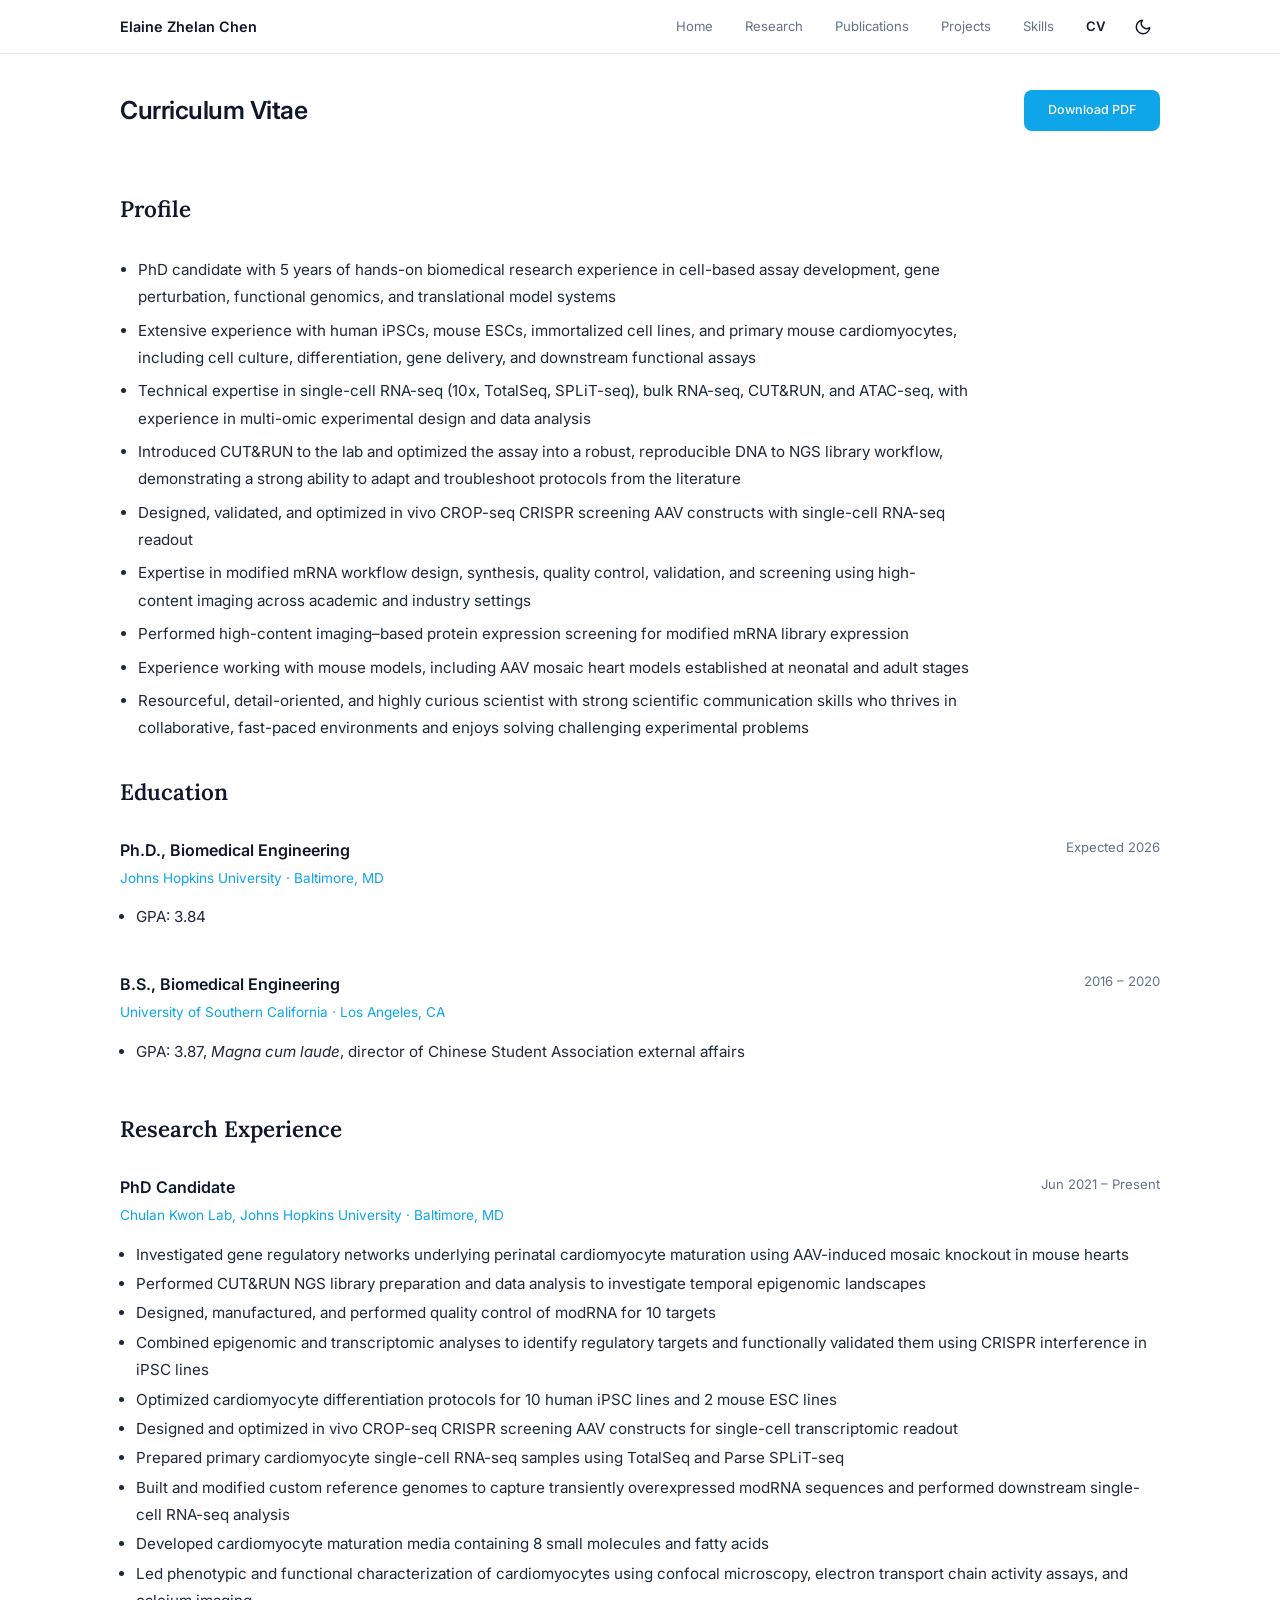
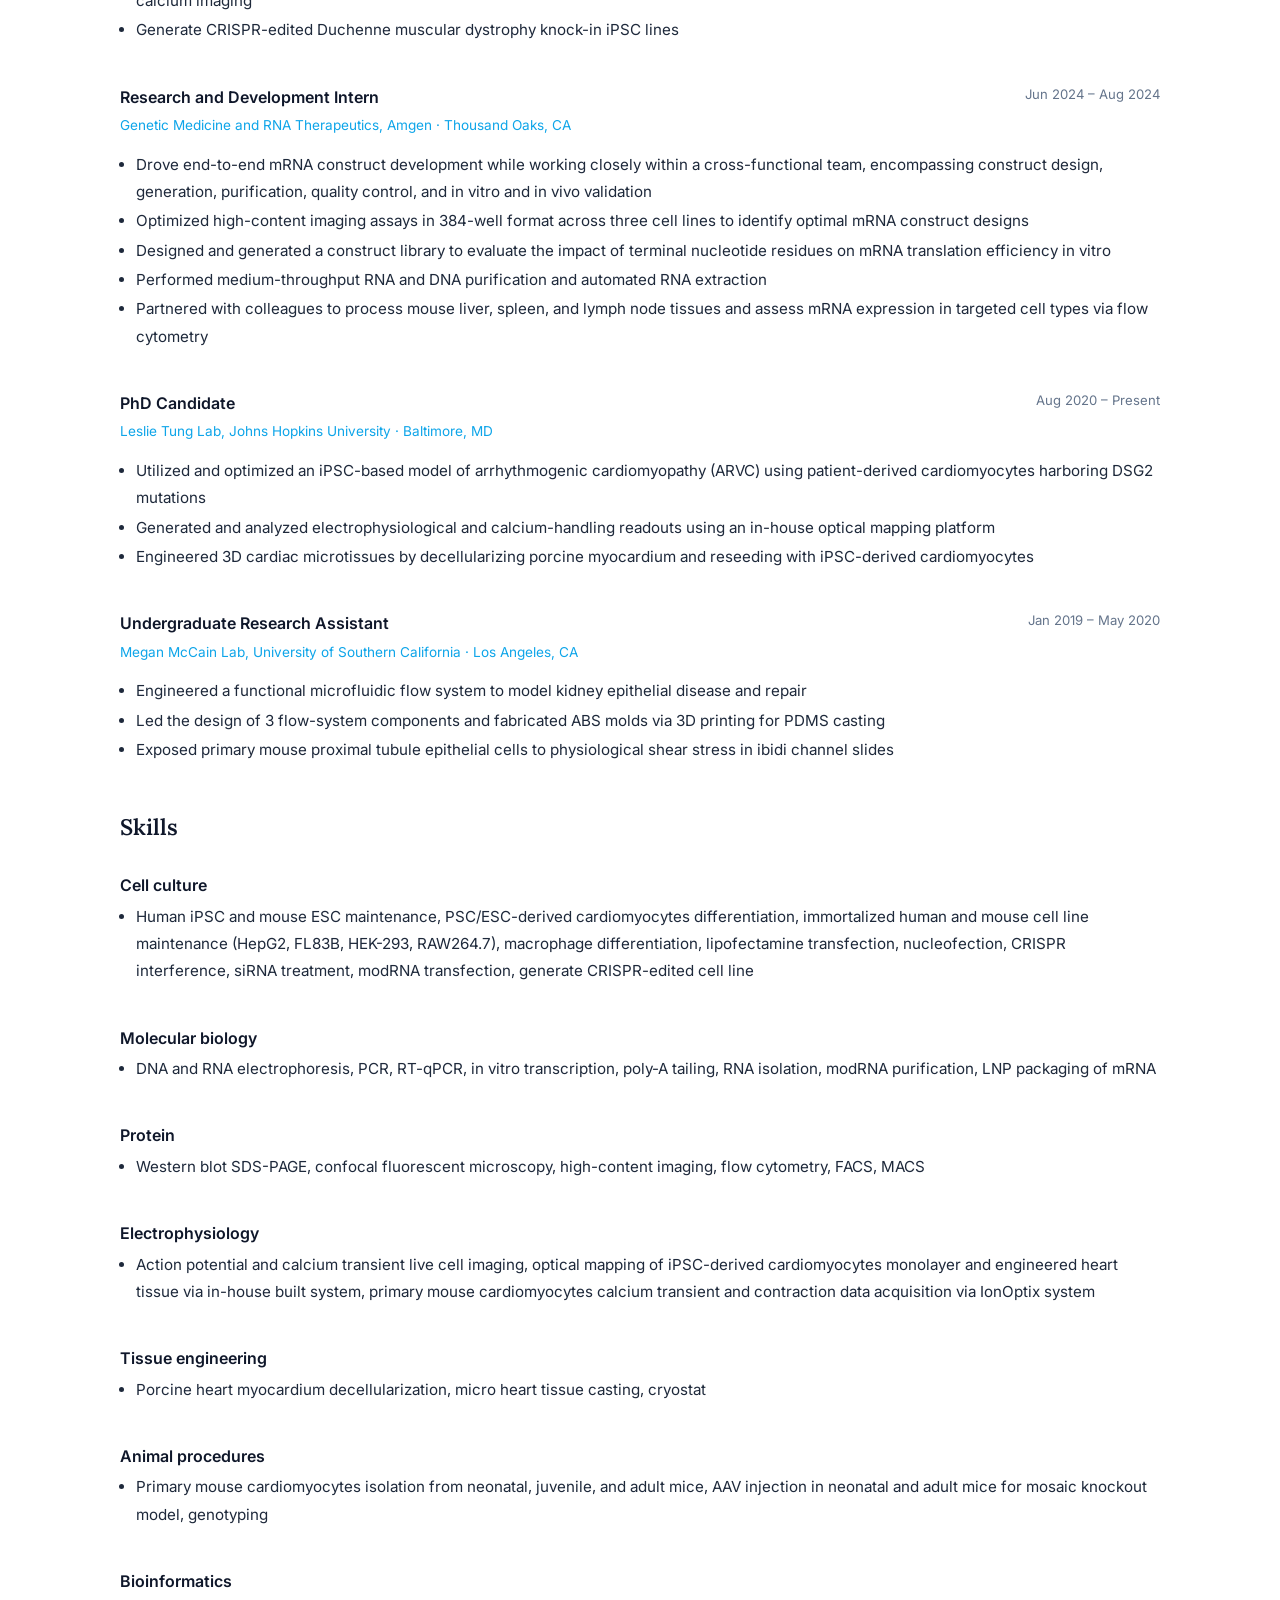
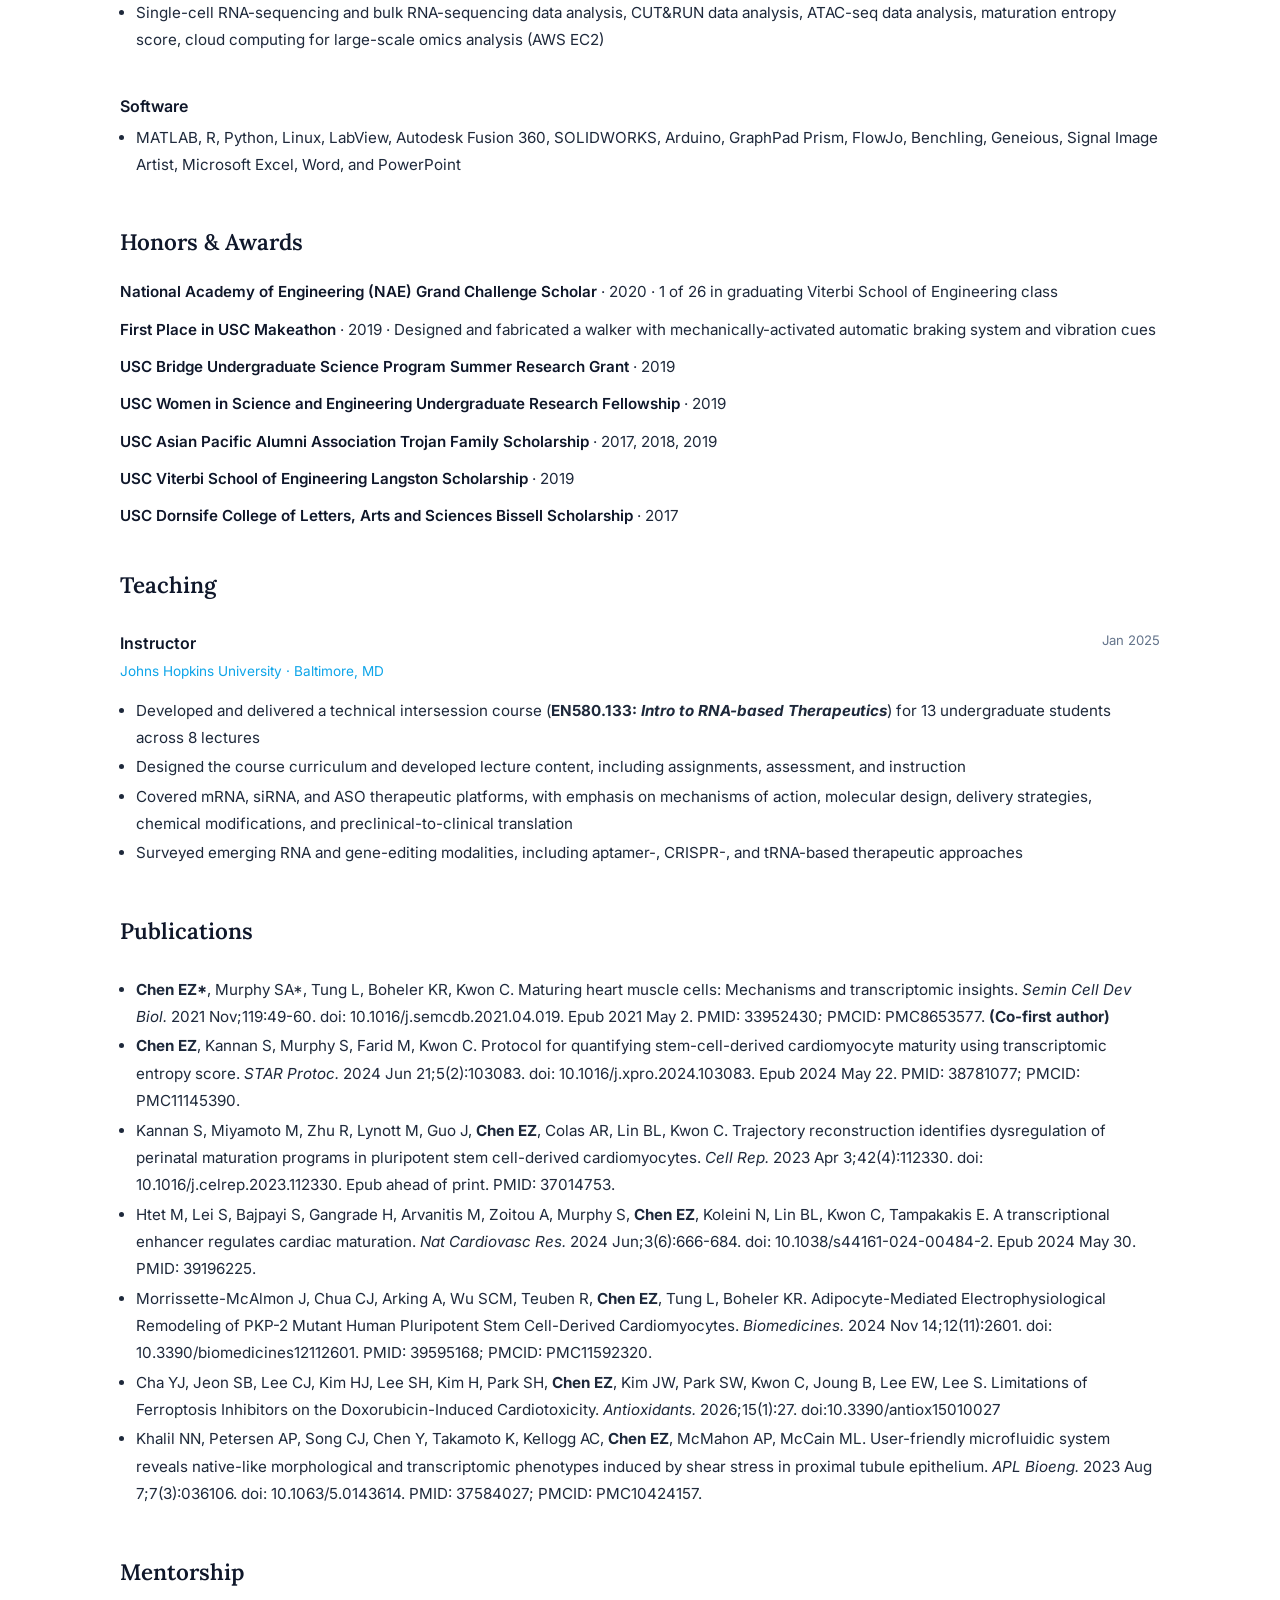
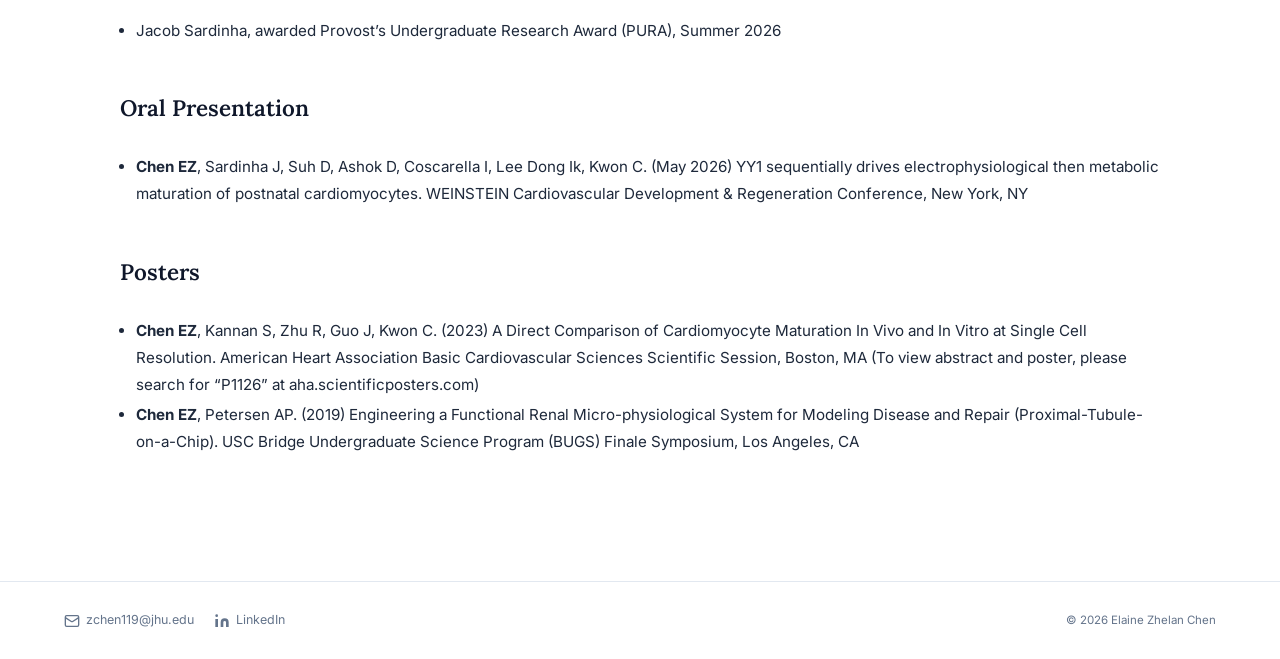
==== cv.html @ b6b9150c "initial commit: personal website Landing page, research, publications & posters, projects, skills, C" ====
<!DOCTYPE html>
<html lang="en">
<head>
  <meta charset="UTF-8"/>
  <meta name="viewport" content="width=device-width, initial-scale=1.0"/>
  <title>CV · Elaine Zhelan Chen</title>
  <link rel="preconnect" href="https://fonts.googleapis.com"/>
  <link rel="preconnect" href="https://fonts.gstatic.com" crossorigin/>
  <link href="https://fonts.googleapis.com/css2?family=Inter:wght@300;400;500;600&family=Lora:wght@600&display=swap" rel="stylesheet"/>
  <link rel="stylesheet" href="css/style.css"/>
</head>
<body data-page="cv">
  <div id="nav-root"></div>
  <main class="page-content">
    <div class="page-band">
      <div class="page-band-inner">
        <div class="page-heading">
          <span class="page-title">Curriculum Vitae</span>
        </div>
        <a href="assets/20260420_Elaine_Zhelan_Chen_resume.pdf" download class="btn-fill">Download PDF</a>
      </div>
    </div>
    <div class="page-wrap" style="padding-top:40px;padding-bottom:80px;">

      <div class="cv-section">
        <div class="cv-section-label">Profile</div>
        <ul class="cv-profile-list">
          <li>PhD candidate with 5 years of hands-on biomedical research experience in cell-based assay development, gene perturbation, functional genomics, and translational model systems</li>
          <li>Extensive experience with human iPSCs, mouse ESCs, immortalized cell lines, and primary mouse cardiomyocytes, including cell culture, differentiation, gene delivery, and downstream functional assays</li>
          <li>Technical expertise in single-cell RNA-seq (10x, TotalSeq, SPLiT-seq), bulk RNA-seq, CUT&amp;RUN, and ATAC-seq, with experience in multi-omic experimental design and data analysis</li>
          <li>Introduced CUT&amp;RUN to the lab and optimized the assay into a robust, reproducible DNA to NGS library workflow, demonstrating a strong ability to adapt and troubleshoot protocols from the literature</li>
          <li>Designed, validated, and optimized in vivo CROP-seq CRISPR screening AAV constructs with single-cell RNA-seq readout</li>
          <li>Expertise in modified mRNA workflow design, synthesis, quality control, validation, and screening using high-content imaging across academic and industry settings</li>
          <li>Performed high-content imaging–based protein expression screening for modified mRNA library expression</li>
          <li>Experience working with mouse models, including AAV mosaic heart models established at neonatal and adult stages</li>
          <li>Resourceful, detail-oriented, and highly curious scientist with strong scientific communication skills who thrives in collaborative, fast-paced environments and enjoys solving challenging experimental problems</li>
        </ul>
      </div>

      <div class="cv-section">
        <div class="cv-section-label">Education</div>
        <div class="cv-entry">
          <div class="cv-entry-title">Ph.D., Biomedical Engineering</div>
          <div class="cv-entry-date">Expected 2026</div>
          <div class="cv-entry-org">Johns Hopkins University · Baltimore, MD</div>
          <ul>
            <li>GPA: 3.84</li>
          </ul>
        </div>
        <div class="cv-entry">
          <div class="cv-entry-title">B.S., Biomedical Engineering</div>
          <div class="cv-entry-date">2016 – 2020</div>
          <div class="cv-entry-org">University of Southern California · Los Angeles, CA</div>
          <ul>
            <li>GPA: 3.87, <em>Magna cum laude</em>, director of Chinese Student Association external affairs</li>
          </ul>
        </div>
      </div>

      <div class="cv-section">
        <div class="cv-section-label">Research Experience</div>
        <div class="cv-entry">
          <div class="cv-entry-title">PhD Candidate</div>
          <div class="cv-entry-date">Jun 2021 – Present</div>
          <div class="cv-entry-org">Chulan Kwon Lab, Johns Hopkins University · Baltimore, MD</div>
          <ul>
            <li>Investigated gene regulatory networks underlying perinatal cardiomyocyte maturation using AAV-induced mosaic knockout in mouse hearts</li>
            <li>Performed CUT&amp;RUN NGS library preparation and data analysis to investigate temporal epigenomic landscapes</li>
            <li>Designed, manufactured, and performed quality control of modRNA for 10 targets</li>
            <li>Combined epigenomic and transcriptomic analyses to identify regulatory targets and functionally validated them using CRISPR interference in iPSC lines</li>
            <li>Optimized cardiomyocyte differentiation protocols for 10 human iPSC lines and 2 mouse ESC lines</li>
            <li>Designed and optimized in vivo CROP-seq CRISPR screening AAV constructs for single-cell transcriptomic readout</li>
            <li>Prepared primary cardiomyocyte single-cell RNA-seq samples using TotalSeq and Parse SPLiT-seq</li>
            <li>Built and modified custom reference genomes to capture transiently overexpressed modRNA sequences and performed downstream single-cell RNA-seq analysis</li>
            <li>Developed cardiomyocyte maturation media containing 8 small molecules and fatty acids</li>
            <li>Led phenotypic and functional characterization of cardiomyocytes using confocal microscopy, electron transport chain activity assays, and calcium imaging</li>
            <li>Generate CRISPR-edited Duchenne muscular dystrophy knock-in iPSC lines</li>
          </ul>
        </div>
        <div class="cv-entry">
          <div class="cv-entry-title">Research and Development Intern</div>
          <div class="cv-entry-date">Jun 2024 – Aug 2024</div>
          <div class="cv-entry-org">Genetic Medicine and RNA Therapeutics, Amgen · Thousand Oaks, CA</div>
          <ul>
            <li>Drove end-to-end mRNA construct development while working closely within a cross-functional team, encompassing construct design, generation, purification, quality control, and in vitro and in vivo validation</li>
            <li>Optimized high-content imaging assays in 384-well format across three cell lines to identify optimal mRNA construct designs</li>
            <li>Designed and generated a construct library to evaluate the impact of terminal nucleotide residues on mRNA translation efficiency in vitro</li>
            <li>Performed medium-throughput RNA and DNA purification and automated RNA extraction</li>
            <li>Partnered with colleagues to process mouse liver, spleen, and lymph node tissues and assess mRNA expression in targeted cell types via flow cytometry</li>
          </ul>
        </div>
        <div class="cv-entry">
          <div class="cv-entry-title">PhD Candidate</div>
          <div class="cv-entry-date">Aug 2020 – Present</div>
          <div class="cv-entry-org">Leslie Tung Lab, Johns Hopkins University · Baltimore, MD</div>
          <ul>
            <li>Utilized and optimized an iPSC-based model of arrhythmogenic cardiomyopathy (ARVC) using patient-derived cardiomyocytes harboring DSG2 mutations</li>
            <li>Generated and analyzed electrophysiological and calcium-handling readouts using an in-house optical mapping platform</li>
            <li>Engineered 3D cardiac microtissues by decellularizing porcine myocardium and reseeding with iPSC-derived cardiomyocytes</li>
          </ul>
        </div>
        <div class="cv-entry">
          <div class="cv-entry-title">Undergraduate Research Assistant</div>
          <div class="cv-entry-date">Jan 2019 – May 2020</div>
          <div class="cv-entry-org">Megan McCain Lab, University of Southern California · Los Angeles, CA</div>
          <ul>
            <li>Engineered a functional microfluidic flow system to model kidney epithelial disease and repair</li>
            <li>Led the design of 3 flow-system components and fabricated ABS molds via 3D printing for PDMS casting</li>
            <li>Exposed primary mouse proximal tubule epithelial cells to physiological shear stress in ibidi channel slides</li>
          </ul>
        </div>
      </div>

      <div class="cv-section">
        <div class="cv-section-label">Skills</div>
        <div class="cv-entry">
          <div class="cv-entry-title">Cell culture</div>
          <ul>
            <li>Human iPSC and mouse ESC maintenance, PSC/ESC-derived cardiomyocytes differentiation, immortalized human and mouse cell line maintenance (HepG2, FL83B, HEK-293, RAW264.7), macrophage differentiation, lipofectamine transfection, nucleofection, CRISPR interference, siRNA treatment, modRNA transfection, generate CRISPR-edited cell line</li>
          </ul>
        </div>
        <div class="cv-entry">
          <div class="cv-entry-title">Molecular biology</div>
          <ul>
            <li>DNA and RNA electrophoresis, PCR, RT-qPCR, in vitro transcription, poly-A tailing, RNA isolation, modRNA purification, LNP packaging of mRNA</li>
          </ul>
        </div>
        <div class="cv-entry">
          <div class="cv-entry-title">Protein</div>
          <ul>
            <li>Western blot SDS-PAGE, confocal fluorescent microscopy, high-content imaging, flow cytometry, FACS, MACS</li>
          </ul>
        </div>
        <div class="cv-entry">
          <div class="cv-entry-title">Electrophysiology</div>
          <ul>
            <li>Action potential and calcium transient live cell imaging, optical mapping of iPSC-derived cardiomyocytes monolayer and engineered heart tissue via in-house built system, primary mouse cardiomyocytes calcium transient and contraction data acquisition via IonOptix system</li>
          </ul>
        </div>
        <div class="cv-entry">
          <div class="cv-entry-title">Tissue engineering</div>
          <ul>
            <li>Porcine heart myocardium decellularization, micro heart tissue casting, cryostat</li>
          </ul>
        </div>
        <div class="cv-entry">
          <div class="cv-entry-title">Animal procedures</div>
          <ul>
            <li>Primary mouse cardiomyocytes isolation from neonatal, juvenile, and adult mice, AAV injection in neonatal and adult mice for mosaic knockout model, genotyping</li>
          </ul>
        </div>
        <div class="cv-entry">
          <div class="cv-entry-title">Bioinformatics</div>
          <ul>
            <li>Single-cell RNA-sequencing and bulk RNA-sequencing data analysis, CUT&amp;RUN data analysis, ATAC-seq data analysis, maturation entropy score, cloud computing for large-scale omics analysis (AWS EC2)</li>
          </ul>
        </div>
        <div class="cv-entry">
          <div class="cv-entry-title">Software</div>
          <ul>
            <li>MATLAB, R, Python, Linux, LabView, Autodesk Fusion 360, SOLIDWORKS, Arduino, GraphPad Prism, FlowJo, Benchling, Geneious, Signal Image Artist, Microsoft Excel, Word, and PowerPoint</li>
          </ul>
        </div>
      </div>

      <div class="cv-section">
        <div class="cv-section-label">Honors &amp; Awards</div>
        <ul class="cv-awards">
          <li><strong>National Academy of Engineering (NAE) Grand Challenge Scholar</strong> · 2020 · 1 of 26 in graduating Viterbi School of Engineering class</li>
          <li><strong>First Place in USC Makeathon</strong> · 2019 · Designed and fabricated a walker with mechanically-activated automatic braking system and vibration cues</li>
          <li><strong>USC Bridge Undergraduate Science Program Summer Research Grant</strong> · 2019</li>
          <li><strong>USC Women in Science and Engineering Undergraduate Research Fellowship</strong> · 2019</li>
          <li><strong>USC Asian Pacific Alumni Association Trojan Family Scholarship</strong> · 2017, 2018, 2019</li>
          <li><strong>USC Viterbi School of Engineering Langston Scholarship</strong> · 2019</li>
          <li><strong>USC Dornsife College of Letters, Arts and Sciences Bissell Scholarship</strong> · 2017</li>
        </ul>
      </div>

      <div class="cv-section">
        <div class="cv-section-label">Teaching</div>
        <div class="cv-entry">
          <div class="cv-entry-title">Instructor</div>
          <div class="cv-entry-date">Jan 2025</div>
          <div class="cv-entry-org">Johns Hopkins University · Baltimore, MD</div>
          <ul>
            <li>Developed and delivered a technical intersession course (<strong>EN580.133: <em>Intro to RNA-based Therapeutics</em></strong>) for 13 undergraduate students across 8 lectures</li>
            <li>Designed the course curriculum and developed lecture content, including assignments, assessment, and instruction</li>
            <li>Covered mRNA, siRNA, and ASO therapeutic platforms, with emphasis on mechanisms of action, molecular design, delivery strategies, chemical modifications, and preclinical-to-clinical translation</li>
            <li>Surveyed emerging RNA and gene-editing modalities, including aptamer-, CRISPR-, and tRNA-based therapeutic approaches</li>
          </ul>
        </div>
      </div>

      <div class="cv-section">
        <div class="cv-section-label">Publications</div>
        <div class="cv-entry">
          <ul>
            <li><strong>Chen EZ*</strong>, Murphy SA*, Tung L, Boheler KR, Kwon C. Maturing heart muscle cells: Mechanisms and transcriptomic insights. <em>Semin Cell Dev Biol.</em> 2021 Nov;119:49-60. doi: 10.1016/j.semcdb.2021.04.019. Epub 2021 May 2. PMID: 33952430; PMCID: PMC8653577. <strong>(Co-first author)</strong></li>
            <li><strong>Chen EZ</strong>, Kannan S, Murphy S, Farid M, Kwon C. Protocol for quantifying stem-cell-derived cardiomyocyte maturity using transcriptomic entropy score. <em>STAR Protoc.</em> 2024 Jun 21;5(2):103083. doi: 10.1016/j.xpro.2024.103083. Epub 2024 May 22. PMID: 38781077; PMCID: PMC11145390.</li>
            <li>Kannan S, Miyamoto M, Zhu R, Lynott M, Guo J, <strong>Chen EZ</strong>, Colas AR, Lin BL, Kwon C. Trajectory reconstruction identifies dysregulation of perinatal maturation programs in pluripotent stem cell-derived cardiomyocytes. <em>Cell Rep.</em> 2023 Apr 3;42(4):112330. doi: 10.1016/j.celrep.2023.112330. Epub ahead of print. PMID: 37014753.</li>
            <li>Htet M, Lei S, Bajpayi S, Gangrade H, Arvanitis M, Zoitou A, Murphy S, <strong>Chen EZ</strong>, Koleini N, Lin BL, Kwon C, Tampakakis E. A transcriptional enhancer regulates cardiac maturation. <em>Nat Cardiovasc Res.</em> 2024 Jun;3(6):666-684. doi: 10.1038/s44161-024-00484-2. Epub 2024 May 30. PMID: 39196225.</li>
            <li>Morrissette-McAlmon J, Chua CJ, Arking A, Wu SCM, Teuben R, <strong>Chen EZ</strong>, Tung L, Boheler KR. Adipocyte-Mediated Electrophysiological Remodeling of PKP-2 Mutant Human Pluripotent Stem Cell-Derived Cardiomyocytes. <em>Biomedicines.</em> 2024 Nov 14;12(11):2601. doi: 10.3390/biomedicines12112601. PMID: 39595168; PMCID: PMC11592320.</li>
            <li>Cha YJ, Jeon SB, Lee CJ, Kim HJ, Lee SH, Kim H, Park SH, <strong>Chen EZ</strong>, Kim JW, Park SW, Kwon C, Joung B, Lee EW, Lee S. Limitations of Ferroptosis Inhibitors on the Doxorubicin-Induced Cardiotoxicity. <em>Antioxidants.</em> 2026;15(1):27. doi:10.3390/antiox15010027</li>
            <li>Khalil NN, Petersen AP, Song CJ, Chen Y, Takamoto K, Kellogg AC, <strong>Chen EZ</strong>, McMahon AP, McCain ML. User-friendly microfluidic system reveals native-like morphological and transcriptomic phenotypes induced by shear stress in proximal tubule epithelium. <em>APL Bioeng.</em> 2023 Aug 7;7(3):036106. doi: 10.1063/5.0143614. PMID: 37584027; PMCID: PMC10424157.</li>
          </ul>
        </div>
      </div>

      <div class="cv-section">
        <div class="cv-section-label">Mentorship</div>
        <div class="cv-entry">
          <ul>
            <li>Jacob Sardinha, awarded Provost&rsquo;s Undergraduate Research Award (PURA), Summer 2026</li>
          </ul>
        </div>
      </div>

      <div class="cv-section">
        <div class="cv-section-label">Oral Presentation</div>
        <div class="cv-entry">
          <ul>
            <li><strong>Chen EZ</strong>, Sardinha J, Suh D, Ashok D, Coscarella I, Lee Dong Ik, Kwon C. (May 2026) YY1 sequentially drives electrophysiological then metabolic maturation of postnatal cardiomyocytes. WEINSTEIN Cardiovascular Development &amp; Regeneration Conference, New York, NY</li>
          </ul>
        </div>
      </div>

      <div class="cv-section">
        <div class="cv-section-label">Posters</div>
        <div class="cv-entry">
          <ul>
            <li><strong>Chen EZ</strong>, Kannan S, Zhu R, Guo J, Kwon C. (2023) A Direct Comparison of Cardiomyocyte Maturation In Vivo and In Vitro at Single Cell Resolution. American Heart Association Basic Cardiovascular Sciences Scientific Session, Boston, MA (To view abstract and poster, please search for &ldquo;P1126&rdquo; at <a href="https://aha.scientificposters.com/epsAbstractAHA.cfm?id=1">aha.scientificposters.com</a>)</li>
            <li><strong>Chen EZ</strong>, Petersen AP. (2019) Engineering a Functional Renal Micro-physiological System for Modeling Disease and Repair (Proximal-Tubule-on-a-Chip). USC Bridge Undergraduate Science Program (BUGS) Finale Symposium, Los Angeles, CA</li>
          </ul>
        </div>
      </div>

    </div>
  </main>
  <div id="footer-root"></div>
  <script src="js/main.js"></script>
</body>
</html>
---- css/style.css ----
/* ============================================================
   DESIGN TOKENS
   ============================================================ */
:root {
  --sky:       #0ea5e9;
  --sky-light: #f0f9ff;
  --dark:      #0f172a;
  --mid:       #64748b;
  --body:      #1e293b;
  --muted:     #64748b;
  --rule:      #e2e8f0;
  --bg:        #ffffff;
  --bg-alt:    #f8fafc;

  --font-body: 'Inter', system-ui, sans-serif;
  --radius:    8px;
  --shadow:    0 1px 3px rgba(0,0,0,.06), 0 1px 2px rgba(0,0,0,.04);
  --shadow-md: 0 4px 12px rgba(0,0,0,.08);

  --nav-h: 54px;
}

/* ============================================================
   DARK MODE
   ============================================================ */
body.dark {
  --dark:  #f1f5f9;
  --mid:   #94a3b8;
  --body:  #cbd5e1;
  --muted: #64748b;
  --rule:  #1e293b;
  --bg:    #0f172a;
  --bg-alt:#1e293b;
  --sky:   #38bdf8;
}
body.dark { background: #0f172a; color: #f1f5f9; }
body.dark #nav-root nav { background: #0f172a; border-bottom-color: #1e293b; }
body.dark .hero-band { border-bottom-color: #1e293b; }
body.dark #footer-root footer { border-top-color: #1e293b; }
body.dark .skill-tag { background: #0c2340; color: #38bdf8; border-color: #1e4976; }
body.dark .tag { background: #1e293b; color: #94a3b8; }
body.dark .pub-badge { background: #1c1400; color: #fbbf24; }
body.dark .cv-download-bar { border-color: #1e293b; }
body.dark .projects-grid { background: #1e293b; border-color: #1e293b; }
body.dark .project-card { background: #0f172a; }
body.dark .project-placeholder { background: #1e293b; }
body.dark .nav-mobile { background: #0f172a; border-bottom-color: #1e293b; }
body.dark .btn-ghost { background: #1e293b; border-color: #334155; color: #94a3b8; }

/* ============================================================
   RESET
   ============================================================ */
*, *::before, *::after { box-sizing: border-box; margin: 0; padding: 0; }
html { scroll-behavior: smooth; }
body {
  font-family: var(--font-body);
  font-size: 1.0625rem;
  color: var(--dark);
  background: #fff;
  line-height: 1.65;
  -webkit-font-smoothing: antialiased;
}
img { max-width: 100%; display: block; }
a { color: inherit; text-decoration: none; }
ul { list-style: none; }

/* ============================================================
   NAV
   ============================================================ */
#nav-root nav {
  position: fixed;
  top: 0; left: 0; right: 0;
  height: var(--nav-h);
  background: #fff;
  border-bottom: 1px solid var(--rule);
  z-index: 100;
  display: flex;
  align-items: center;
}
.nav-inner {
  display: flex;
  align-items: center;
  justify-content: space-between;
  width: 100%;
  max-width: 1168px;
  margin: 0 auto;
  padding: 0 64px;
}
.nav-brand {
  font-size: .9rem;
  font-weight: 600;
  color: var(--dark);
  white-space: nowrap;
}
.nav-right {
  display: flex;
  align-items: center;
  gap: 20px;
}
.nav-links {
  display: flex;
  gap: 32px;
  align-items: center;
}
.nav-links a {
  font-size: .82rem;
  color: var(--mid);
  transition: color .15s;
}
.nav-links a:hover { color: var(--dark); }
.nav-links a.active {
  color: var(--dark);
  font-weight: 600;
}

/* Dark mode toggle */
.dark-toggle {
  background: none;
  border: none;
  cursor: pointer;
  width: 34px; height: 34px;
  border-radius: 50%;
  display: flex; align-items: center; justify-content: center;
  transition: background .2s, color .2s;
  flex-shrink: 0;
  padding: 0;
  position: relative;
  overflow: hidden;
  color: var(--dark);
}
body.dark .dark-toggle { color: #f1f5f9; }
.dark-toggle:hover { background: var(--sky-light); }
.dark-toggle .icon-moon,
.dark-toggle .icon-sun {
  position: absolute;
  transition: opacity .3s, transform .3s;
}
.dark-toggle .icon-moon { opacity: 1; transform: rotate(0deg); }
.dark-toggle .icon-sun  { opacity: 0; transform: rotate(90deg); }
body.dark .dark-toggle .icon-moon { opacity: 0; transform: rotate(-90deg); }
body.dark .dark-toggle .icon-sun  { opacity: 1; transform: rotate(0deg); }

/* Hamburger */
.nav-toggle {
  display: none;
  flex-direction: column;
  gap: 5px;
  cursor: pointer;
  background: none;
  border: none;
  padding: 4px;
}
.nav-toggle span {
  display: block;
  width: 22px; height: 2px;
  background: var(--dark);
  border-radius: 2px;
}
.nav-mobile {
  display: none;
  position: fixed;
  top: var(--nav-h);
  left: 0; right: 0;
  background: #fff;
  border-bottom: 1px solid var(--rule);
  padding: 16px 64px;
  z-index: 99;
  flex-direction: column;
  gap: 16px;
}
.nav-mobile.open { display: flex; }
.nav-mobile a { font-size: .88rem; color: var(--mid); padding: 4px 0; }
.nav-mobile a.active { color: var(--dark); font-weight: 600; }

@media (max-width: 768px) {
  .nav-links { display: none; }
  .nav-toggle { display: flex; }
}

/* ============================================================
   LAYOUT
   ============================================================ */
.page-content {
  padding-top: var(--nav-h);
  min-height: 100vh;
}
.page-wrap {
  max-width: 1168px;
  margin: 0 auto;
  padding: 0 64px;
}

/* ============================================================
   PAGE HEADER (shared across inner pages)
   ============================================================ */
.page-band {
  padding: 36px 0 20px;
}
.page-band-inner {
  max-width: 1168px;
  margin: 0 auto;
  padding: 0 64px;
  display: flex;
  align-items: center;
  justify-content: space-between;
}
.page-heading {
  display: flex;
  align-items: baseline;
  gap: 14px;
}
.page-title {
  font-size: 1.55rem;
  font-weight: 600;
  letter-spacing: -.02em;
  color: var(--dark);
}
.page-sub {
  font-size: .88rem;
  color: var(--muted);
  margin-top: 6px;
}

/* ============================================================
   FOOTER
   ============================================================ */
#footer-root footer {
  border-top: 1px solid var(--rule);
  padding: 28px 64px;
  display: flex;
  align-items: center;
  justify-content: space-between;
  flex-wrap: wrap;
  gap: 12px;
}
.footer-links {
  display: flex;
  align-items: center;
  gap: 20px;
}
.footer-links a {
  display: flex;
  align-items: center;
  gap: 6px;
  color: var(--muted);
  font-size: .78rem;
  transition: color .15s;
}
.footer-links a:hover { color: var(--sky); }
.footer-links svg { width: 16px; height: 16px; }
.footer-copy {
  font-size: .72rem;
  color: var(--muted);
}

/* ============================================================
   BUTTONS
   ============================================================ */
.btn-fill {
  display: inline-flex;
  align-items: center;
  justify-content: center;
  background: var(--dark);
  color: #fff;
  font-size: .78rem;
  font-weight: 500;
  padding: 10px 24px;
  border-radius: var(--radius);
  transition: background .15s;
}
.btn-fill:hover { background: #1e293b; }

.btn-ghost {
  display: inline-flex;
  align-items: center;
  justify-content: center;
  background: #fff;
  color: var(--mid);
  font-size: .78rem;
  font-weight: 500;
  padding: 10px 24px;
  border-radius: var(--radius);
  border: 1px solid var(--rule);
  transition: background .15s;
}
.btn-ghost:hover { background: var(--bg-alt); }

/* ============================================================
   TAGS — uniform sky/slate theme
   ============================================================ */
.tag,
.tag-computational,
.tag-wetlab,
.tag-software,
.tag-industry,
.tag-teaching { background: #f0f9ff; color: #0369a1; border: 1px solid #bae6fd; }

.tag {
  display: inline-block;
  padding: 3px 9px;
  border-radius: 4px;
  font-size: .65rem;
  font-weight: 500;
}
.tag-computational,
.tag-wetlab,
.tag-software,
.tag-industry,
.tag-teaching {
  display: inline-block;
  padding: 3px 10px;
  border-radius: 20px;
  font-size: .65rem;
  font-weight: 500;
}

body.dark .tag,
body.dark .tag-computational,
body.dark .tag-wetlab,
body.dark .tag-software,
body.dark .tag-industry,
body.dark .tag-teaching { background: #0c2340; color: #38bdf8; border-color: #1e4976; }

/* ============================================================
   HOME — HERO
   ============================================================ */
.hero-band {
  border-bottom: 1px solid var(--rule);
  padding: 60px 0;
}
.hero-inner {
  max-width: 1168px;
  margin: 0 auto;
  padding: 0 64px;
  display: flex;
  gap: 56px;
  align-items: flex-start;
  justify-content: center;
}
.hero-left {
  flex: 0 0 auto;
  width: 560px;
}
.hero-left h1 {
  font-family: var(--font-body);
  font-size: 1.9rem;
  font-weight: 600;
  line-height: 1.1;
  letter-spacing: -.03em;
  margin-bottom: 8px;
  color: var(--dark);
}
.hero-role {
  font-size: .85rem;
  color: var(--mid);
  margin-bottom: 40px;
}
.hero-bio p {
  font-size: .95rem;
  color: var(--body);
  line-height: 1.88;
  margin-bottom: .85em;
  font-weight: 400;
}
.hero-bio p:last-child { margin-bottom: 0; }
.hero-ctas {
  margin-top: 36px;
  display: flex;
  gap: 10px;
  align-items: center;
}
.hero-social {
  margin-top: 12px;
  display: flex;
  gap: 14px;
  font-size: .76rem;
  color: var(--muted);
}
.hero-social a:hover { color: var(--sky); }
.hero-links {
  margin-top: 32px;
  display: flex;
  gap: 8px;
  align-items: center;
  flex-wrap: wrap;
}
.hero-links a {
  font-size: .78rem;
  font-weight: 500;
  color: #0369a1;
  background: #f0f9ff;
  border: 1px solid #bae6fd;
  padding: 6px 14px;
  border-radius: 20px;
  transition: background .15s, border-color .15s;
}
.hero-links a:hover { background: #e0f2fe; border-color: #7dd3fc; }
.hero-right {
  display: flex;
  flex-direction: column;
  gap: 16px;
}
.hero-photo-wrap {
  width: 220px;
  aspect-ratio: 3/4;
  overflow: hidden;
  border-radius: 12px;
}
.hero-photo-wrap img {
  width: 100%;
  height: 100%;
  object-fit: cover;
  filter: grayscale(15%);
}
.hero-stats {
  display: flex;
  flex-direction: column;
}
.hero-stat {
  display: flex;
  align-items: baseline;
  justify-content: space-between;
  padding: 10px 0;
}
.hero-stat-val { font-size: 1rem; font-weight: 600; color: var(--dark); }
.hero-stat-label { font-size: .72rem; color: var(--muted); }
.hero-stat-label a { color: var(--muted); text-decoration: underline; text-underline-offset: 2px; }
.hero-stat-label a:hover { color: var(--sky); }

@media (max-width: 900px) {
  .hero-inner { flex-direction: column; gap: 32px; justify-content: flex-start; }
  .hero-left { width: 100%; }
  .hero-right { flex-direction: row; flex-wrap: wrap; gap: 24px; }
}

/* ============================================================
   RESEARCH TIMELINE
   ============================================================ */
.timeline-list {
  display: flex;
  flex-direction: column;
  gap: 32px;
}
.tl-item {
  display: grid;
  grid-template-columns: 180px 1fr;
  padding: 0;
}
.tl-left { padding-right: 40px; }
.tl-date { font-size: .9rem; font-weight: 500; color: var(--dark); line-height: 1.5; }
.tl-org  { font-size: .88rem; font-weight: 500; color: var(--sky); margin-top: 6px; }
.tl-title { font-size: 1rem; font-weight: 600; color: var(--dark); margin-bottom: 6px; }
.tl-body  { font-size: .93rem; color: var(--body); line-height: 1.85; font-weight: 400; margin-bottom: 14px; }
.tl-tags  { display: flex; flex-wrap: wrap; gap: 6px; }

@media (max-width: 680px) {
  .tl-item { grid-template-columns: 1fr; gap: 8px; }
  .tl-left { padding-right: 0; }
}

/* ============================================================
   PUBLICATIONS
   ============================================================ */
.pub-list {
  display: flex;
  flex-direction: column;
  gap: 20px;
}
.pub-item {
  padding: 0;
  margin-bottom: 24px;
  display: grid;
  grid-template-columns: 32px 1fr;
  gap: 0 20px;
}
.pub-idx  { font-size: .72rem; color: var(--muted); padding-top: 3px; }
.pub-title { font-size: .92rem; font-weight: 500; color: var(--dark); margin-bottom: 5px; line-height: 1.5; }
.pub-badge {
  display: inline-block;
  font-size: .6rem;
  font-weight: 600;
  padding: 2px 7px;
  border-radius: 3px;
  background: #fef9c3;
  color: #854d0e;
  margin-left: 8px;
  vertical-align: middle;
}
.pub-authors { font-size: .87rem; color: var(--body); font-weight: 400; margin-bottom: 4px; }
.pub-authors strong { font-weight: 600; color: var(--dark); text-decoration: underline; }
.pub-meta { font-size: .78rem; color: var(--muted); }
.pub-meta a { color: var(--sky); }
.pub-meta a:hover { text-decoration: underline; }
.pub-section-label {
  font-size: .68rem;
  font-weight: 600;
  color: var(--sky);
  letter-spacing: .1em;
  padding: 40px 0 16px;
  display: block;
  margin-bottom: 0;
}
.pub-heading {
  font-family: var(--font-body);
  font-size: 1.55rem;
  font-weight: 600;
  letter-spacing: -.02em;
  color: var(--dark);
  padding: 0 0 4px 14px;
  border-left: 3px solid var(--sky);
  margin: 0 0 44px 0;
}
.pub-list + .pub-heading { margin-top: 56px; }

/* ============================================================
   PROJECTS
   ============================================================ */
.projects-grid {
  display: grid;
  grid-template-columns: 1fr;
  gap: 1px;
  background: var(--rule);
  border: 1px solid var(--rule);
}
.project-card {
  background: #fff;
  padding: 36px;
}
.project-card h3 {
  font-family: var(--font-body);
  font-size: 1.1rem;
  font-weight: 600;
  color: var(--dark);
  margin-bottom: 10px;
  letter-spacing: -.01em;
}
.project-card p {
  font-size: .88rem;
  color: var(--body);
  line-height: 1.8;
  font-weight: 400;
  margin-bottom: 16px;
}
.project-card-tags { display: flex; flex-wrap: wrap; gap: 6px; }
.project-card-link {
  display: inline-block;
  margin-top: 20px;
  font-size: .75rem;
  font-weight: 500;
  color: var(--sky);
  border-bottom: 1px solid var(--sky);
  padding-bottom: 1px;
}
.project-placeholder {
  background: var(--bg-alt);
  display: flex;
  flex-direction: column;
  align-items: center;
  justify-content: center;
  min-height: 200px;
  text-align: center;
  color: var(--muted);
}
.project-placeholder-plus { font-size: 1.5rem; color: #cbd5e1; margin-bottom: 8px; font-weight: 400; }

/* ============================================================
   COURSE — LECTURE LIST (rna-therapeutics.html)
   ============================================================ */
.course-band {
  background: linear-gradient(180deg, var(--sky-light) 0%, transparent 100%);
  border-bottom: 1px solid var(--rule);
  padding-bottom: 32px;
}
body.dark .course-band {
  background: linear-gradient(180deg, #0c2340 0%, transparent 100%);
  border-bottom-color: #1e293b;
}
.course-band .page-title {
  border-left: 3px solid var(--sky);
  padding-left: 14px;
}

.course-code {
  display: inline-block;
  font-size: .72rem;
  font-weight: 600;
  color: #0369a1;
  background: #f0f9ff;
  border: 1px solid #bae6fd;
  padding: 2px 10px;
  border-radius: 4px;
  letter-spacing: .02em;
  margin-right: 4px;
}
body.dark .course-code {
  background: #0c2340;
  color: #38bdf8;
  border-color: #1e4976;
}
.course-blurb { margin-top: 8px; max-width: 780px; }

.back-link {
  display: inline-block;
  font-size: .78rem;
  color: var(--muted);
  margin-bottom: 28px;
  transition: color .15s;
}
.back-link:hover { color: var(--sky); }

.course-note {
  font-size: .78rem;
  color: var(--muted);
  font-style: italic;
  margin: -12px 0 24px 0;
}

.lecture-list {
  display: flex;
  flex-direction: column;
  border-top: 1px solid var(--rule);
}
.lecture-row {
  display: grid;
  grid-template-columns: 48px 1fr auto;
  align-items: center;
  gap: 24px;
  padding: 18px 16px 18px 14px;
  border-bottom: 1px solid var(--rule);
  border-left: 3px solid transparent;
  transition: background .15s, border-left-color .15s;
}
.lecture-row:hover {
  background: var(--sky-light);
  border-left-color: var(--sky);
}
body.dark .lecture-row:hover {
  background: #0c2340;
  border-left-color: var(--sky);
}

.lecture-num {
  font-size: .78rem;
  font-weight: 700;
  color: var(--sky);
  letter-spacing: .08em;
  font-variant-numeric: tabular-nums;
}
.lecture-text { min-width: 0; }
.lecture-title {
  font-size: .98rem;
  font-weight: 600;
  color: var(--dark);
  line-height: 1.4;
}
.lecture-meta {
  font-size: .76rem;
  color: var(--muted);
  margin-top: 3px;
}
.lecture-actions {
  display: flex;
  gap: 8px;
  flex-wrap: wrap;
  justify-content: flex-end;
}
.lecture-pill {
  font-size: .78rem;
  font-weight: 500;
  color: #0369a1;
  background: #f0f9ff;
  border: 1px solid #bae6fd;
  padding: 7px 14px;
  border-radius: 20px;
  white-space: nowrap;
  transition: background .15s, border-color .15s, color .15s;
}
.lecture-pill:hover {
  background: #e0f2fe;
  border-color: #7dd3fc;
}

body.dark .lecture-pill {
  background: #0c2340;
  color: #38bdf8;
  border-color: #1e4976;
}
body.dark .lecture-pill:hover {
  background: #14304d;
  border-color: #2563eb;
}

@media (max-width: 680px) {
  .lecture-row {
    grid-template-columns: 36px 1fr;
    gap: 12px;
    row-gap: 10px;
    padding: 16px 4px;
  }
  .lecture-actions {
    grid-column: 2;
    justify-content: flex-start;
  }
}

/* ============================================================
   SKILLS
   ============================================================ */
.skills-section {
  padding: 24px 0;
  display: grid;
  grid-template-columns: 220px 1fr;
  gap: 0;
}
.skills-label-col { padding-right: 48px; }
.skills-group-title {
  font-size: 1rem;
  font-weight: 600;
  color: var(--dark);
  letter-spacing: .01em;
}
.skills-count { display: none; }
.skills-tags { display: flex; flex-wrap: wrap; gap: 6px; align-content: flex-start; }
.skill-tag {
  font-size: .82rem;
  font-weight: 400;
  color: #0369a1;
  background: #f0f9ff;
  border: 1px solid #bae6fd;
  padding: 5px 12px;
  border-radius: 20px;
  transition: background .15s, border-color .15s;
}
.skill-tag:hover { background: #e0f2fe; border-color: #7dd3fc; }

@media (max-width: 680px) {
  .skills-section { grid-template-columns: 1fr; gap: 16px; }
  .skills-label-col { padding-right: 0; }
}

/* ============================================================
   CV
   ============================================================ */
.cv-download-bar {
  display: flex;
  align-items: center;
  justify-content: space-between;
  gap: 16px;
  border: 1px solid var(--rule);
  border-radius: var(--radius);
  padding: 16px 20px;
  margin-bottom: 40px;
}
.cv-download-bar p { font-size: .88rem; color: var(--body); }
.cv-download-bar p strong { color: var(--dark); font-weight: 600; }
.cv-download-bar small { font-size: .78rem; color: var(--muted); }

.cv-section { margin-bottom: 48px; }
.cv-section-label {
  font-size: 1.4rem;
  font-weight: 600;
  font-family: 'Lora', Georgia, serif;
  color: var(--dark);
  letter-spacing: 0;
  padding-bottom: 12px;
  margin-bottom: 0;
  display: block;
}
.cv-profile { font-size: .9rem; color: var(--body); line-height: 1.85; font-weight: 400; padding: 20px 0; }
.cv-profile-list {
  padding: 16px 0 0 18px;
  list-style: disc;
  display: flex;
  flex-direction: column;
  gap: 6px;
  max-width: 850px;
}
.cv-profile-list li { font-size: .9rem; color: var(--body); line-height: 1.8; font-weight: 400; }
.cv-skills-block { padding: 16px 0 0; }
.cv-skills-category-label { font-size: .82rem; font-weight: 600; color: var(--dark); margin-bottom: 8px; }
.cv-entry {
  padding: 20px 0;
  margin-bottom: 24px;
  display: grid;
  grid-template-columns: 1fr auto;
  gap: 4px 24px;
}
.cv-entry-title { font-size: .92rem; font-weight: 600; color: var(--dark); grid-column: 1; }
.cv-entry-date  { font-size: .75rem; color: var(--muted); white-space: nowrap; grid-column: 2; grid-row: 1; }
.cv-entry-org   { font-size: .78rem; color: var(--sky); grid-column: 1; margin-bottom: 10px; }
.cv-entry-note  { font-size: .82rem; color: var(--muted); grid-column: 1 / -1; }
.cv-entry ul {
  grid-column: 1 / -1;
  padding-left: 16px;
  list-style: disc;
  display: flex;
  flex-direction: column;
  gap: 4px;
}
.cv-entry ul li { font-size: .9rem; color: var(--body); line-height: 1.8; font-weight: 400; }
.cv-awards { }
.cv-awards li {
  font-size: .88rem;
  color: var(--body);
  line-height: 1.8;
  font-weight: 400;
  padding: 8px 0;
}
.cv-awards strong { font-weight: 600; color: var(--dark); }

/* ============================================================
   CV PAGE — type scale + spacing + button color
   ============================================================ */
body[data-page="cv"] .cv-profile-list li { font-size: .95rem; }
body[data-page="cv"] .cv-entry ul li { font-size: .95rem; }
body[data-page="cv"] .cv-awards li { font-size: .95rem; padding: 5px 0; }
body[data-page="cv"] .cv-entry-title { font-size: 1rem; }
body[data-page="cv"] .cv-entry-org { font-size: .85rem; }
body[data-page="cv"] .cv-entry-date { font-size: .82rem; }
body[data-page="cv"] .cv-profile { font-size: .95rem; }
body[data-page="cv"] .cv-section { margin-bottom: 32px; }
body[data-page="cv"] .cv-entry { padding: 14px 0; margin-bottom: 12px; }
body[data-page="cv"] .cv-entry ul { gap: 2px; }
body[data-page="cv"] .btn-fill { background: var(--sky); }
body[data-page="cv"] .btn-fill:hover { background: #0284c7; }

@media print {
  #nav-root, #footer-root, .cv-download-bar { display: none !important; }
  .page-content { padding-top: 0; }
}

/* ============================================================
   RESPONSIVE
   ============================================================ */
@media (max-width: 768px) {
  .hero-band { padding-left: 0; padding-right: 0; }
  .hero-inner { padding-left: 24px; padding-right: 24px; }
  .page-band { padding-left: 0; padding-right: 0; }
  .page-band-inner { padding-left: 24px; padding-right: 24px; }
  #footer-root footer { padding-left: 24px; padding-right: 24px; }
  .nav-inner { padding-left: 24px; padding-right: 24px; }
  .page-wrap { padding-left: 24px; padding-right: 24px; }
  .nav-mobile { padding-left: 24px; padding-right: 24px; }
  .projects-grid { grid-template-columns: 1fr; }
}
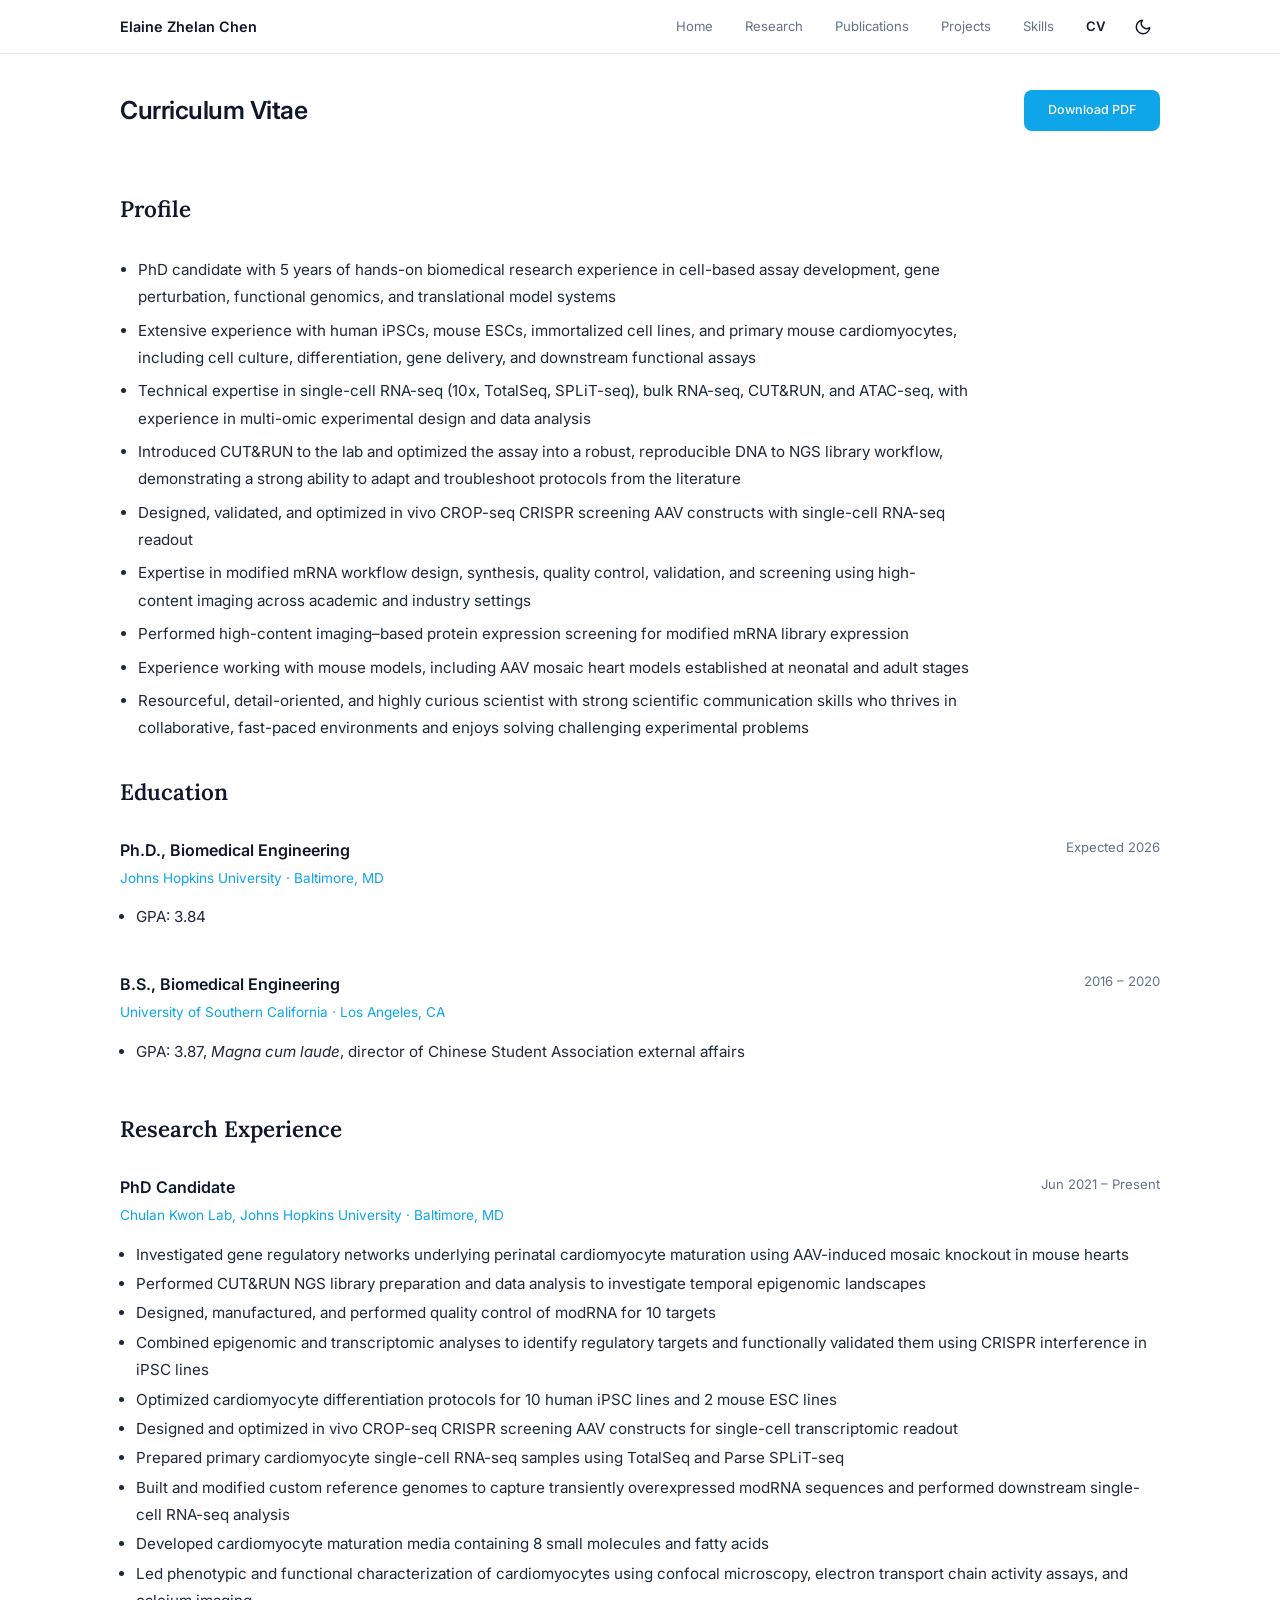
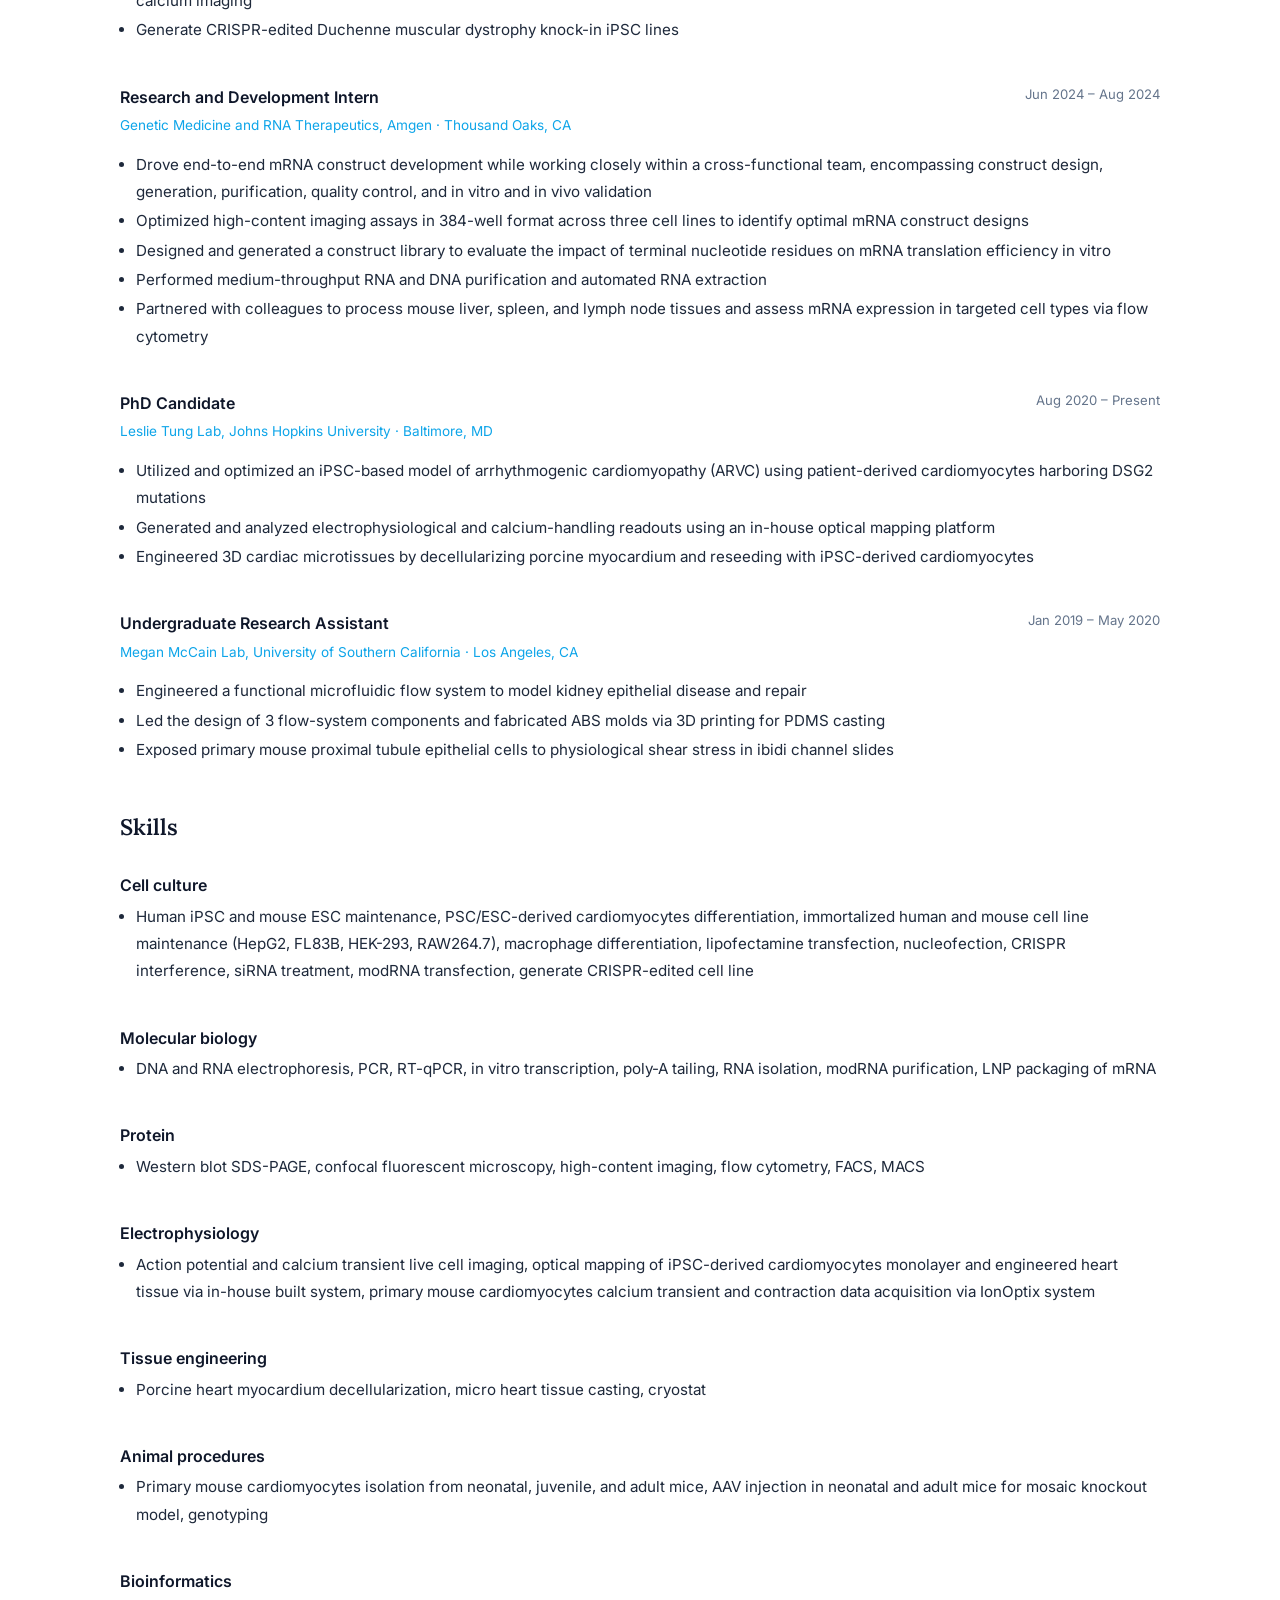
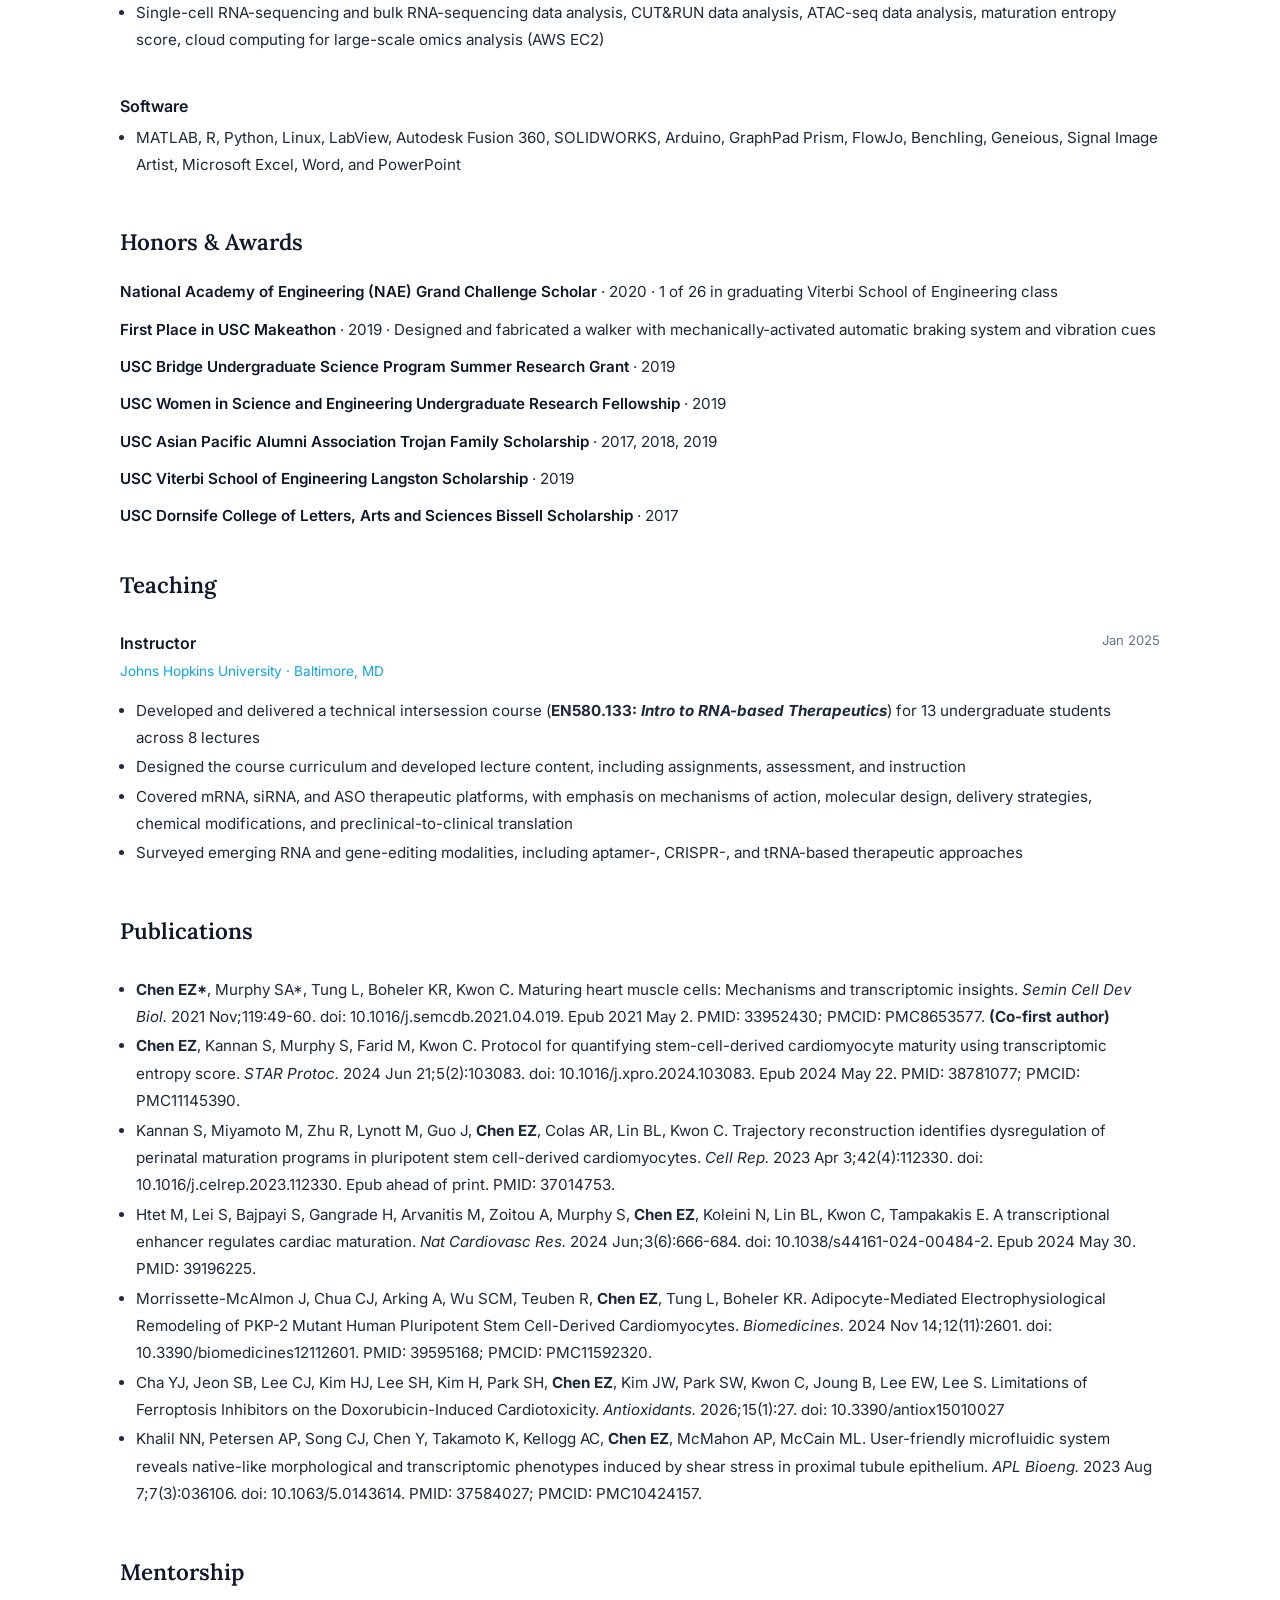
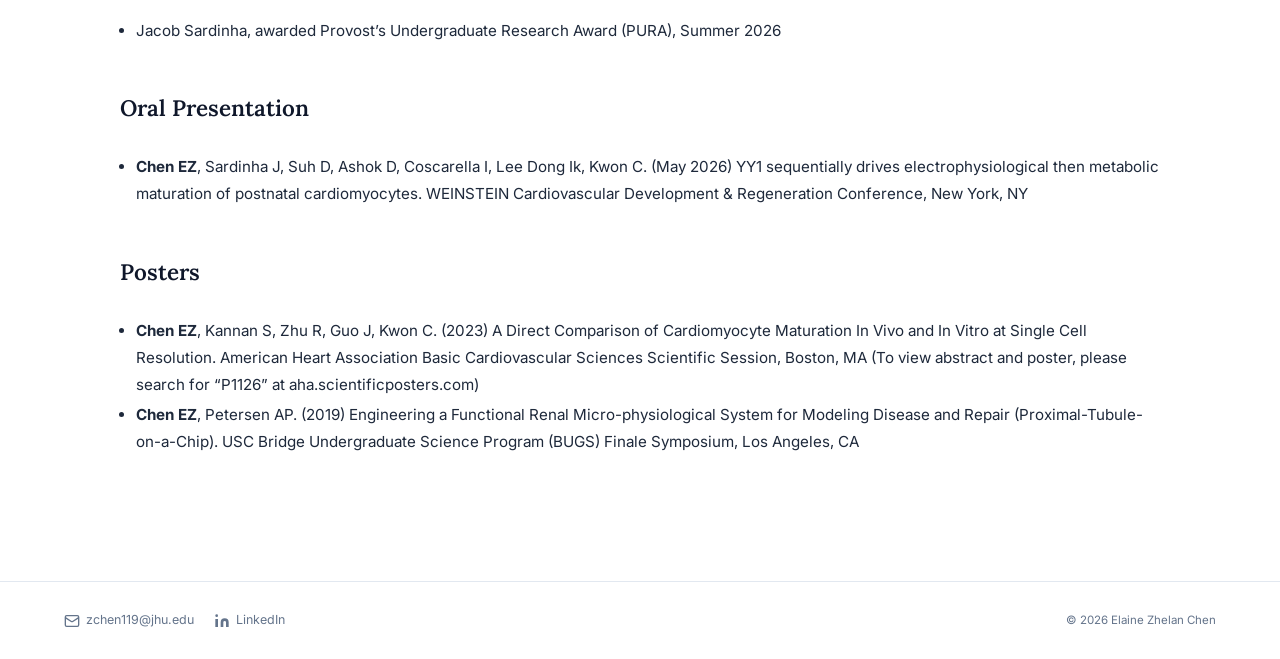
==== commit 33f9bc6f: "make DOIs clickable in cv publications Co-Authored-By: Claude Opus 4 <noreply@anthropic.com>" ====
--- a/cv.html
+++ b/cv.html
@@ -17,7 +17,7 @@
         <div class="page-heading">
           <span class="page-title">Curriculum Vitae</span>
         </div>
-        <a href="assets/20260420_Elaine_Zhelan_Chen_resume.pdf" download class="btn-fill">Download PDF</a>
+        <a href="assets/20260420_Elaine_Zhelan_Chen_resume_public.pdf" download class="btn-fill">Download PDF</a>
       </div>
     </div>
     <div class="page-wrap" style="padding-top:40px;padding-bottom:80px;">
@@ -195,13 +195,13 @@
         <div class="cv-section-label">Publications</div>
         <div class="cv-entry">
           <ul>
-            <li><strong>Chen EZ*</strong>, Murphy SA*, Tung L, Boheler KR, Kwon C. Maturing heart muscle cells: Mechanisms and transcriptomic insights. <em>Semin Cell Dev Biol.</em> 2021 Nov;119:49-60. doi: 10.1016/j.semcdb.2021.04.019. Epub 2021 May 2. PMID: 33952430; PMCID: PMC8653577. <strong>(Co-first author)</strong></li>
-            <li><strong>Chen EZ</strong>, Kannan S, Murphy S, Farid M, Kwon C. Protocol for quantifying stem-cell-derived cardiomyocyte maturity using transcriptomic entropy score. <em>STAR Protoc.</em> 2024 Jun 21;5(2):103083. doi: 10.1016/j.xpro.2024.103083. Epub 2024 May 22. PMID: 38781077; PMCID: PMC11145390.</li>
-            <li>Kannan S, Miyamoto M, Zhu R, Lynott M, Guo J, <strong>Chen EZ</strong>, Colas AR, Lin BL, Kwon C. Trajectory reconstruction identifies dysregulation of perinatal maturation programs in pluripotent stem cell-derived cardiomyocytes. <em>Cell Rep.</em> 2023 Apr 3;42(4):112330. doi: 10.1016/j.celrep.2023.112330. Epub ahead of print. PMID: 37014753.</li>
-            <li>Htet M, Lei S, Bajpayi S, Gangrade H, Arvanitis M, Zoitou A, Murphy S, <strong>Chen EZ</strong>, Koleini N, Lin BL, Kwon C, Tampakakis E. A transcriptional enhancer regulates cardiac maturation. <em>Nat Cardiovasc Res.</em> 2024 Jun;3(6):666-684. doi: 10.1038/s44161-024-00484-2. Epub 2024 May 30. PMID: 39196225.</li>
-            <li>Morrissette-McAlmon J, Chua CJ, Arking A, Wu SCM, Teuben R, <strong>Chen EZ</strong>, Tung L, Boheler KR. Adipocyte-Mediated Electrophysiological Remodeling of PKP-2 Mutant Human Pluripotent Stem Cell-Derived Cardiomyocytes. <em>Biomedicines.</em> 2024 Nov 14;12(11):2601. doi: 10.3390/biomedicines12112601. PMID: 39595168; PMCID: PMC11592320.</li>
-            <li>Cha YJ, Jeon SB, Lee CJ, Kim HJ, Lee SH, Kim H, Park SH, <strong>Chen EZ</strong>, Kim JW, Park SW, Kwon C, Joung B, Lee EW, Lee S. Limitations of Ferroptosis Inhibitors on the Doxorubicin-Induced Cardiotoxicity. <em>Antioxidants.</em> 2026;15(1):27. doi:10.3390/antiox15010027</li>
-            <li>Khalil NN, Petersen AP, Song CJ, Chen Y, Takamoto K, Kellogg AC, <strong>Chen EZ</strong>, McMahon AP, McCain ML. User-friendly microfluidic system reveals native-like morphological and transcriptomic phenotypes induced by shear stress in proximal tubule epithelium. <em>APL Bioeng.</em> 2023 Aug 7;7(3):036106. doi: 10.1063/5.0143614. PMID: 37584027; PMCID: PMC10424157.</li>
+            <li><strong>Chen EZ*</strong>, Murphy SA*, Tung L, Boheler KR, Kwon C. Maturing heart muscle cells: Mechanisms and transcriptomic insights. <em>Semin Cell Dev Biol.</em> 2021 Nov;119:49-60. doi: <a href="https://doi.org/10.1016/j.semcdb.2021.04.019" target="_blank" rel="noopener">10.1016/j.semcdb.2021.04.019</a>. Epub 2021 May 2. PMID: 33952430; PMCID: PMC8653577. <strong>(Co-first author)</strong></li>
+            <li><strong>Chen EZ</strong>, Kannan S, Murphy S, Farid M, Kwon C. Protocol for quantifying stem-cell-derived cardiomyocyte maturity using transcriptomic entropy score. <em>STAR Protoc.</em> 2024 Jun 21;5(2):103083. doi: <a href="https://doi.org/10.1016/j.xpro.2024.103083" target="_blank" rel="noopener">10.1016/j.xpro.2024.103083</a>. Epub 2024 May 22. PMID: 38781077; PMCID: PMC11145390.</li>
+            <li>Kannan S, Miyamoto M, Zhu R, Lynott M, Guo J, <strong>Chen EZ</strong>, Colas AR, Lin BL, Kwon C. Trajectory reconstruction identifies dysregulation of perinatal maturation programs in pluripotent stem cell-derived cardiomyocytes. <em>Cell Rep.</em> 2023 Apr 3;42(4):112330. doi: <a href="https://doi.org/10.1016/j.celrep.2023.112330" target="_blank" rel="noopener">10.1016/j.celrep.2023.112330</a>. Epub ahead of print. PMID: 37014753.</li>
+            <li>Htet M, Lei S, Bajpayi S, Gangrade H, Arvanitis M, Zoitou A, Murphy S, <strong>Chen EZ</strong>, Koleini N, Lin BL, Kwon C, Tampakakis E. A transcriptional enhancer regulates cardiac maturation. <em>Nat Cardiovasc Res.</em> 2024 Jun;3(6):666-684. doi: <a href="https://doi.org/10.1038/s44161-024-00484-2" target="_blank" rel="noopener">10.1038/s44161-024-00484-2</a>. Epub 2024 May 30. PMID: 39196225.</li>
+            <li>Morrissette-McAlmon J, Chua CJ, Arking A, Wu SCM, Teuben R, <strong>Chen EZ</strong>, Tung L, Boheler KR. Adipocyte-Mediated Electrophysiological Remodeling of PKP-2 Mutant Human Pluripotent Stem Cell-Derived Cardiomyocytes. <em>Biomedicines.</em> 2024 Nov 14;12(11):2601. doi: <a href="https://doi.org/10.3390/biomedicines12112601" target="_blank" rel="noopener">10.3390/biomedicines12112601</a>. PMID: 39595168; PMCID: PMC11592320.</li>
+            <li>Cha YJ, Jeon SB, Lee CJ, Kim HJ, Lee SH, Kim H, Park SH, <strong>Chen EZ</strong>, Kim JW, Park SW, Kwon C, Joung B, Lee EW, Lee S. Limitations of Ferroptosis Inhibitors on the Doxorubicin-Induced Cardiotoxicity. <em>Antioxidants.</em> 2026;15(1):27. doi: <a href="https://doi.org/10.3390/antiox15010027" target="_blank" rel="noopener">10.3390/antiox15010027</a></li>
+            <li>Khalil NN, Petersen AP, Song CJ, Chen Y, Takamoto K, Kellogg AC, <strong>Chen EZ</strong>, McMahon AP, McCain ML. User-friendly microfluidic system reveals native-like morphological and transcriptomic phenotypes induced by shear stress in proximal tubule epithelium. <em>APL Bioeng.</em> 2023 Aug 7;7(3):036106. doi: <a href="https://doi.org/10.1063/5.0143614" target="_blank" rel="noopener">10.1063/5.0143614</a>. PMID: 37584027; PMCID: PMC10424157.</li>
           </ul>
         </div>
       </div>
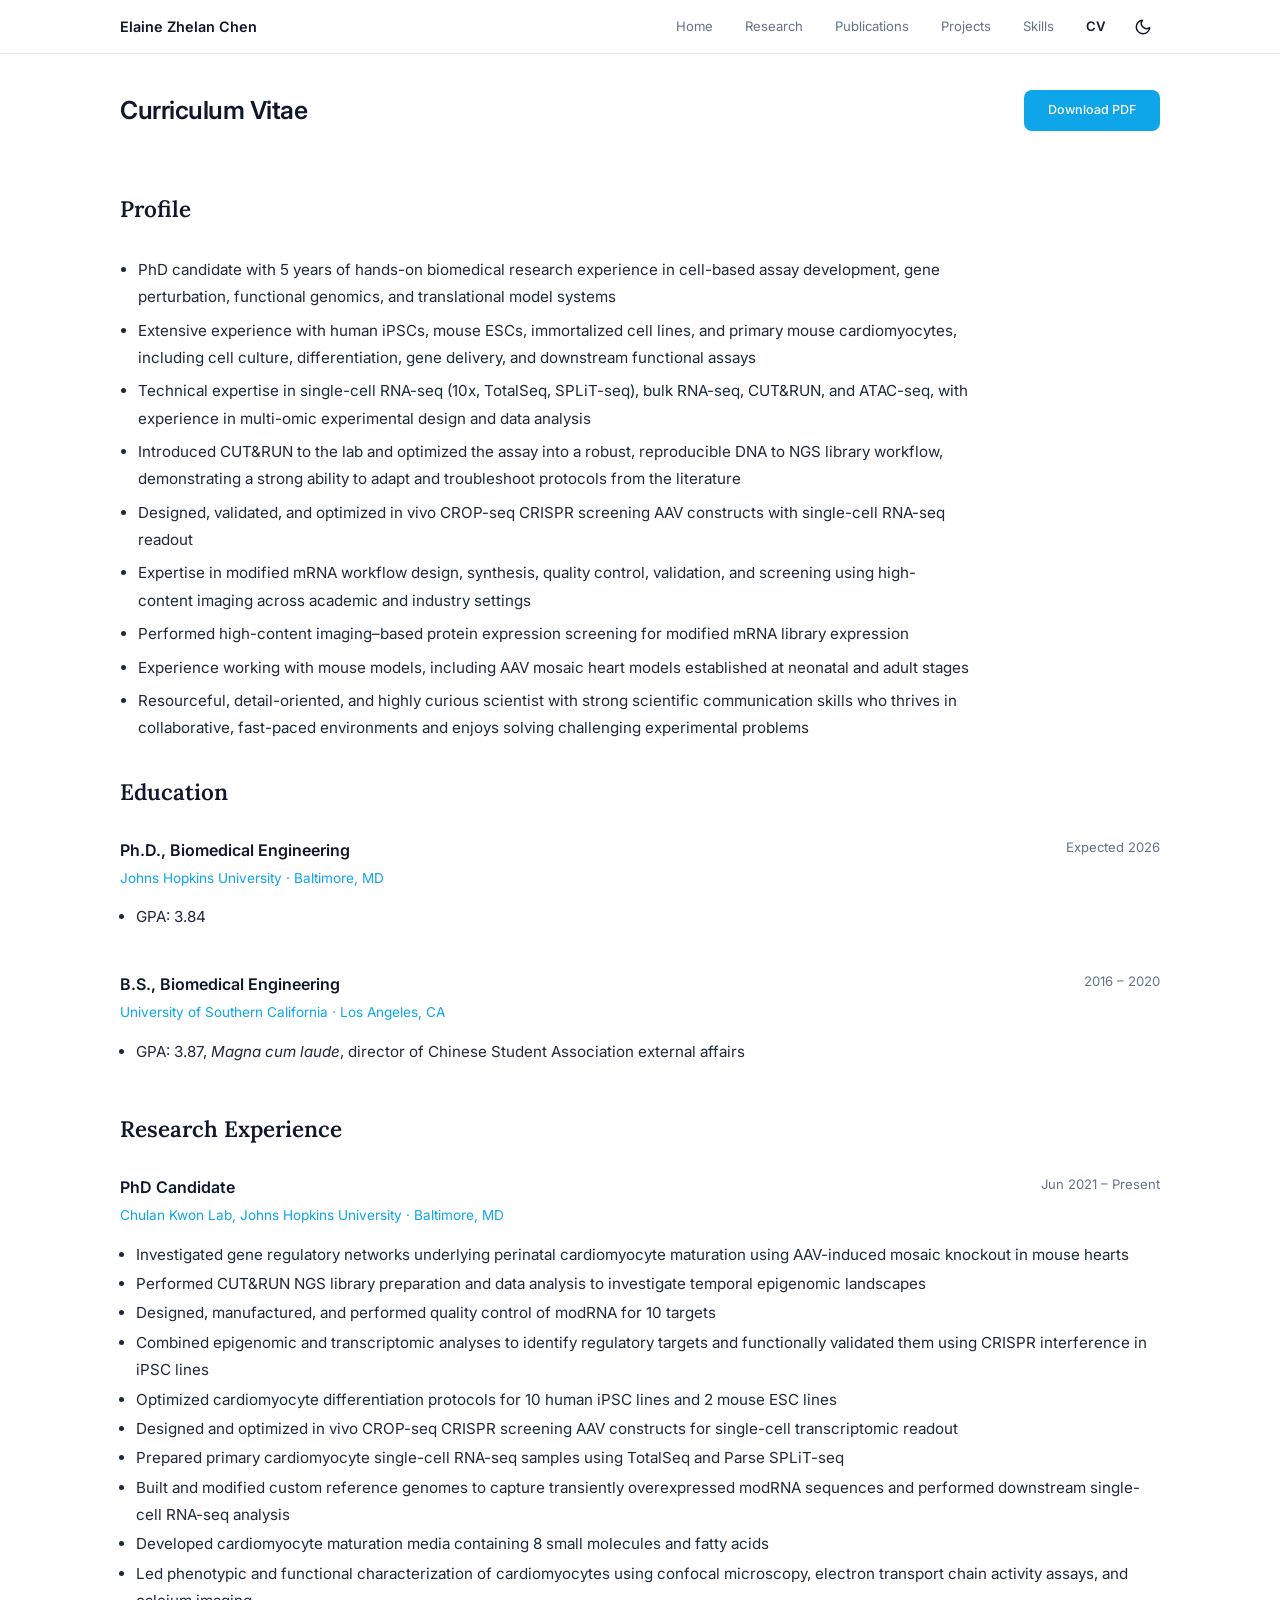
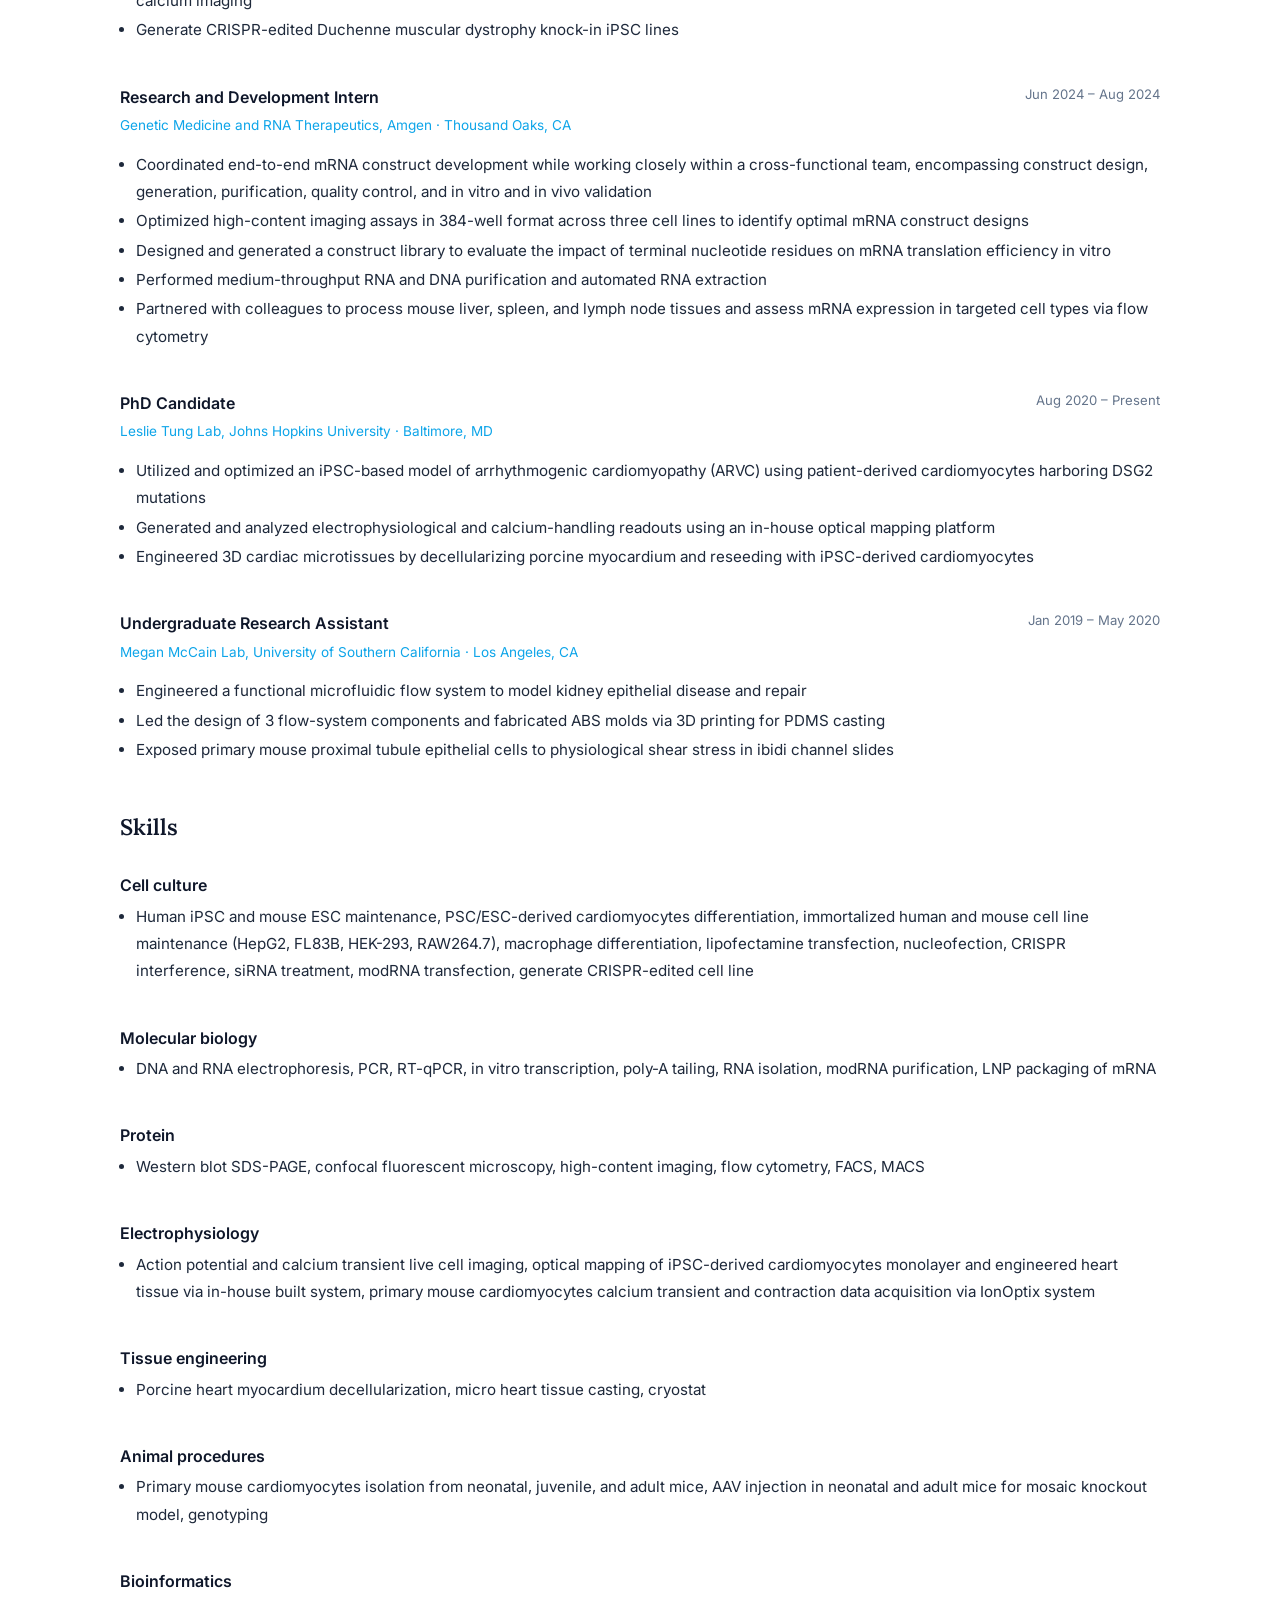
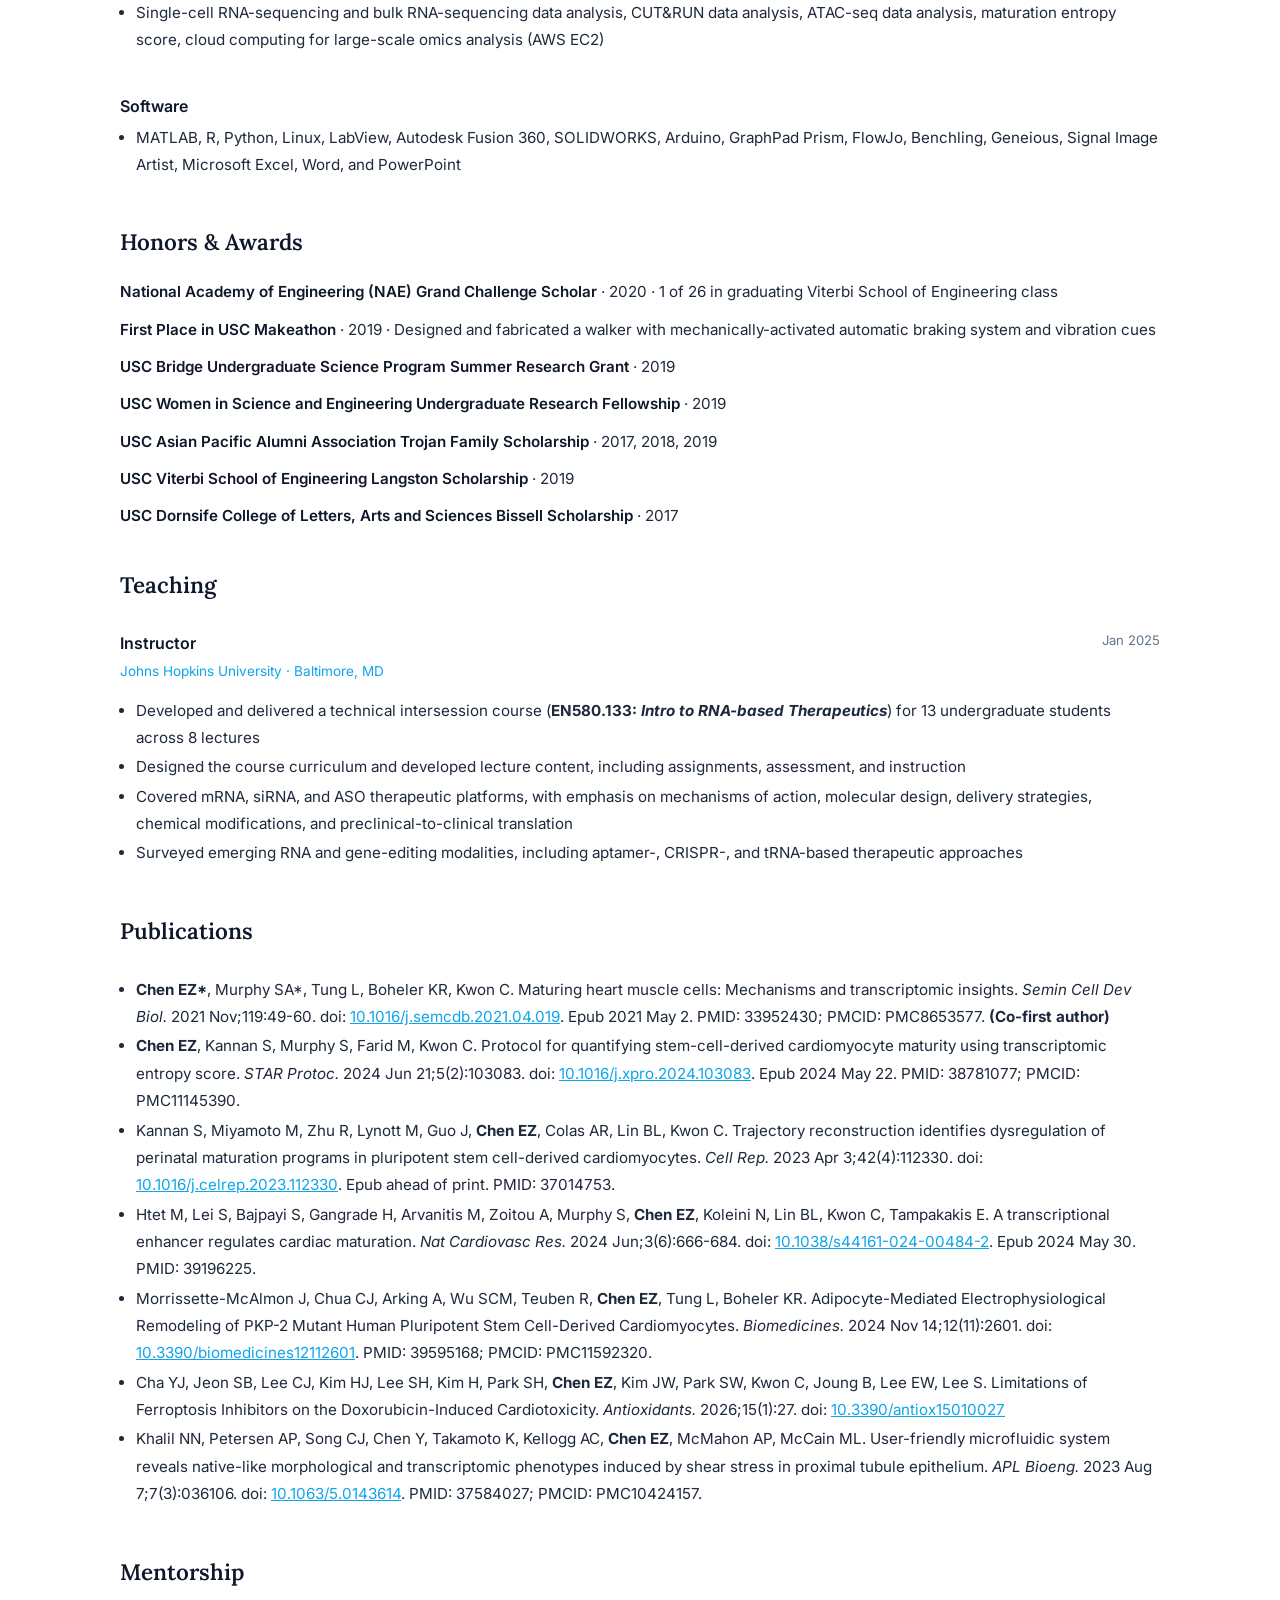
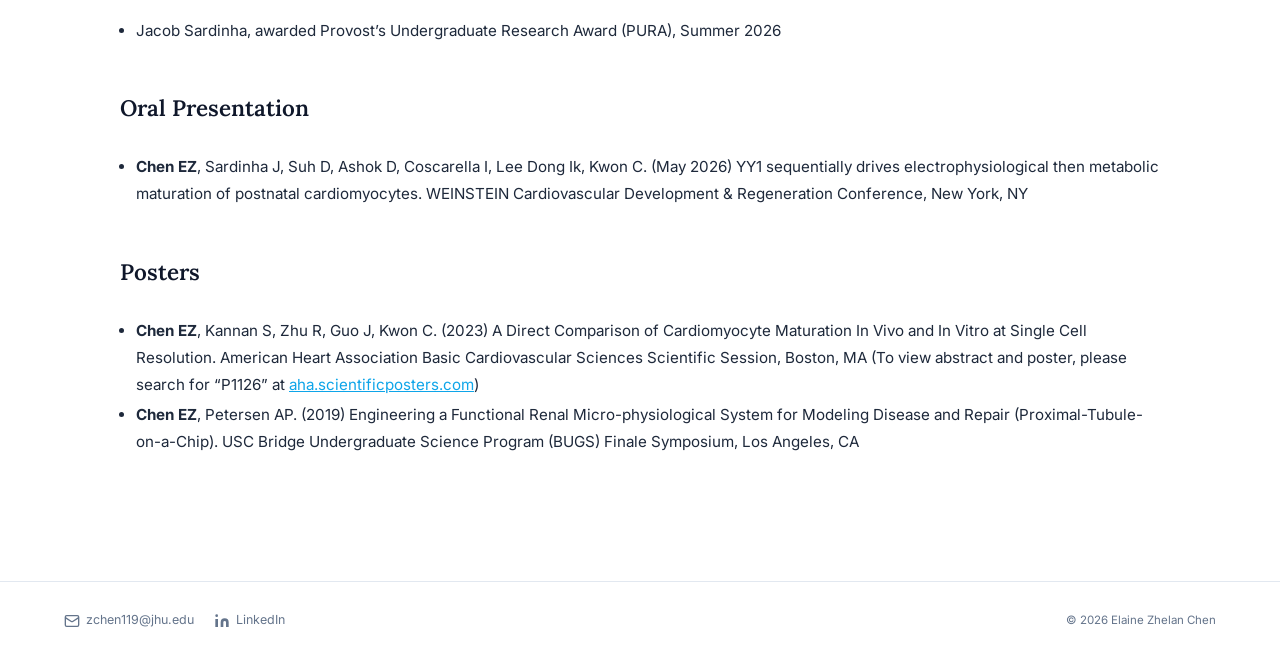
==== commit bf647bc1: "edit 2026-04-24" ====
--- a/cv.html
+++ b/cv.html
@@ -17,7 +17,7 @@
         <div class="page-heading">
           <span class="page-title">Curriculum Vitae</span>
         </div>
-        <a href="assets/20260420_Elaine_Zhelan_Chen_resume_public.pdf" download class="btn-fill">Download PDF</a>
+        <a href="assets/20260424_Elaine_Zhelan_Chen_resume.pdf" download class="btn-fill">Download PDF</a>
       </div>
     </div>
     <div class="page-wrap" style="padding-top:40px;padding-bottom:80px;">
@@ -82,7 +82,7 @@
           <div class="cv-entry-date">Jun 2024 – Aug 2024</div>
           <div class="cv-entry-org">Genetic Medicine and RNA Therapeutics, Amgen · Thousand Oaks, CA</div>
           <ul>
-            <li>Drove end-to-end mRNA construct development while working closely within a cross-functional team, encompassing construct design, generation, purification, quality control, and in vitro and in vivo validation</li>
+            <li>Coordinated end-to-end mRNA construct development while working closely within a cross-functional team, encompassing construct design, generation, purification, quality control, and in vitro and in vivo validation</li>
             <li>Optimized high-content imaging assays in 384-well format across three cell lines to identify optimal mRNA construct designs</li>
             <li>Designed and generated a construct library to evaluate the impact of terminal nucleotide residues on mRNA translation efficiency in vitro</li>
             <li>Performed medium-throughput RNA and DNA purification and automated RNA extraction</li>
--- a/css/style.css
+++ b/css/style.css
@@ -822,6 +822,8 @@
 body[data-page="cv"] .cv-entry { padding: 14px 0; margin-bottom: 12px; }
 body[data-page="cv"] .cv-entry ul { gap: 2px; }
 body[data-page="cv"] .btn-fill { background: var(--sky); }
+body[data-page="cv"] .cv-entry ul li a { color: var(--sky); text-decoration: underline; }
+body[data-page="cv"] .cv-entry ul li a:hover { text-decoration: underline; opacity: 0.8; }
 body[data-page="cv"] .btn-fill:hover { background: #0284c7; }
 
 @media print {
